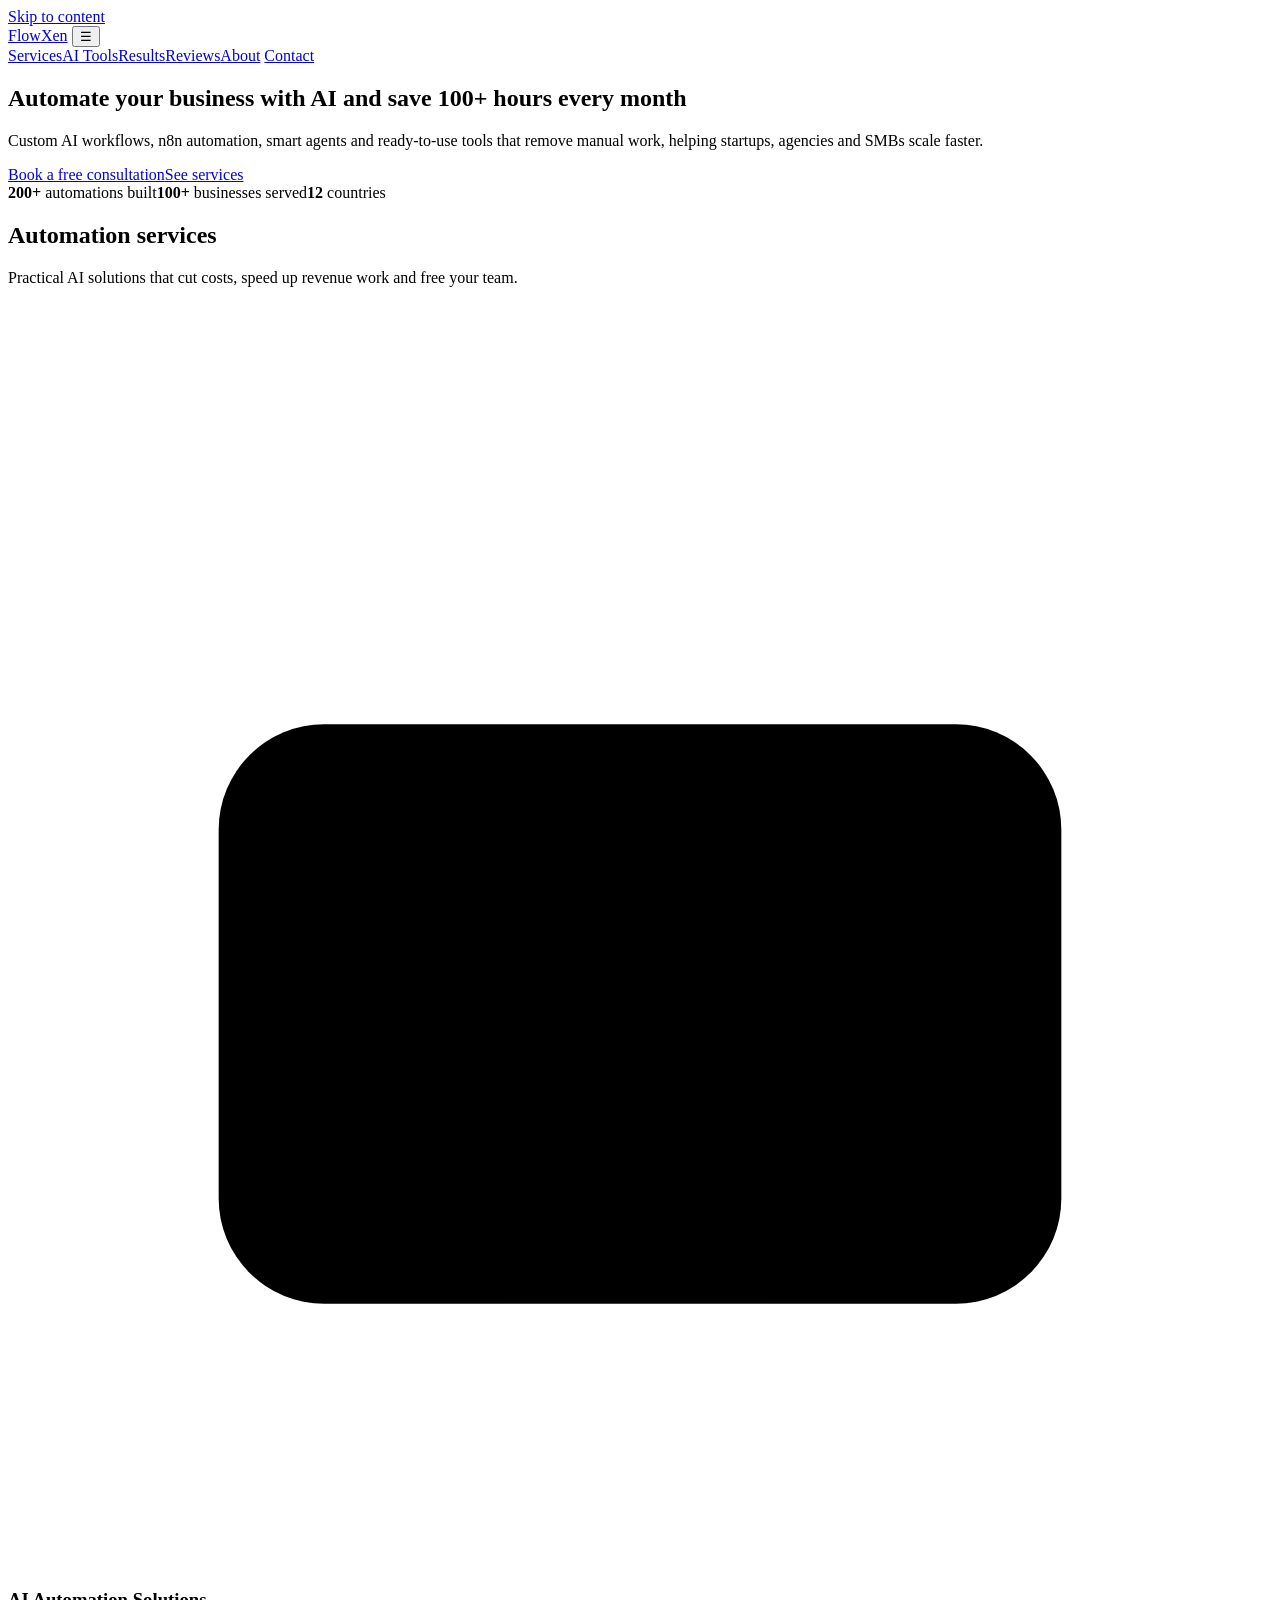
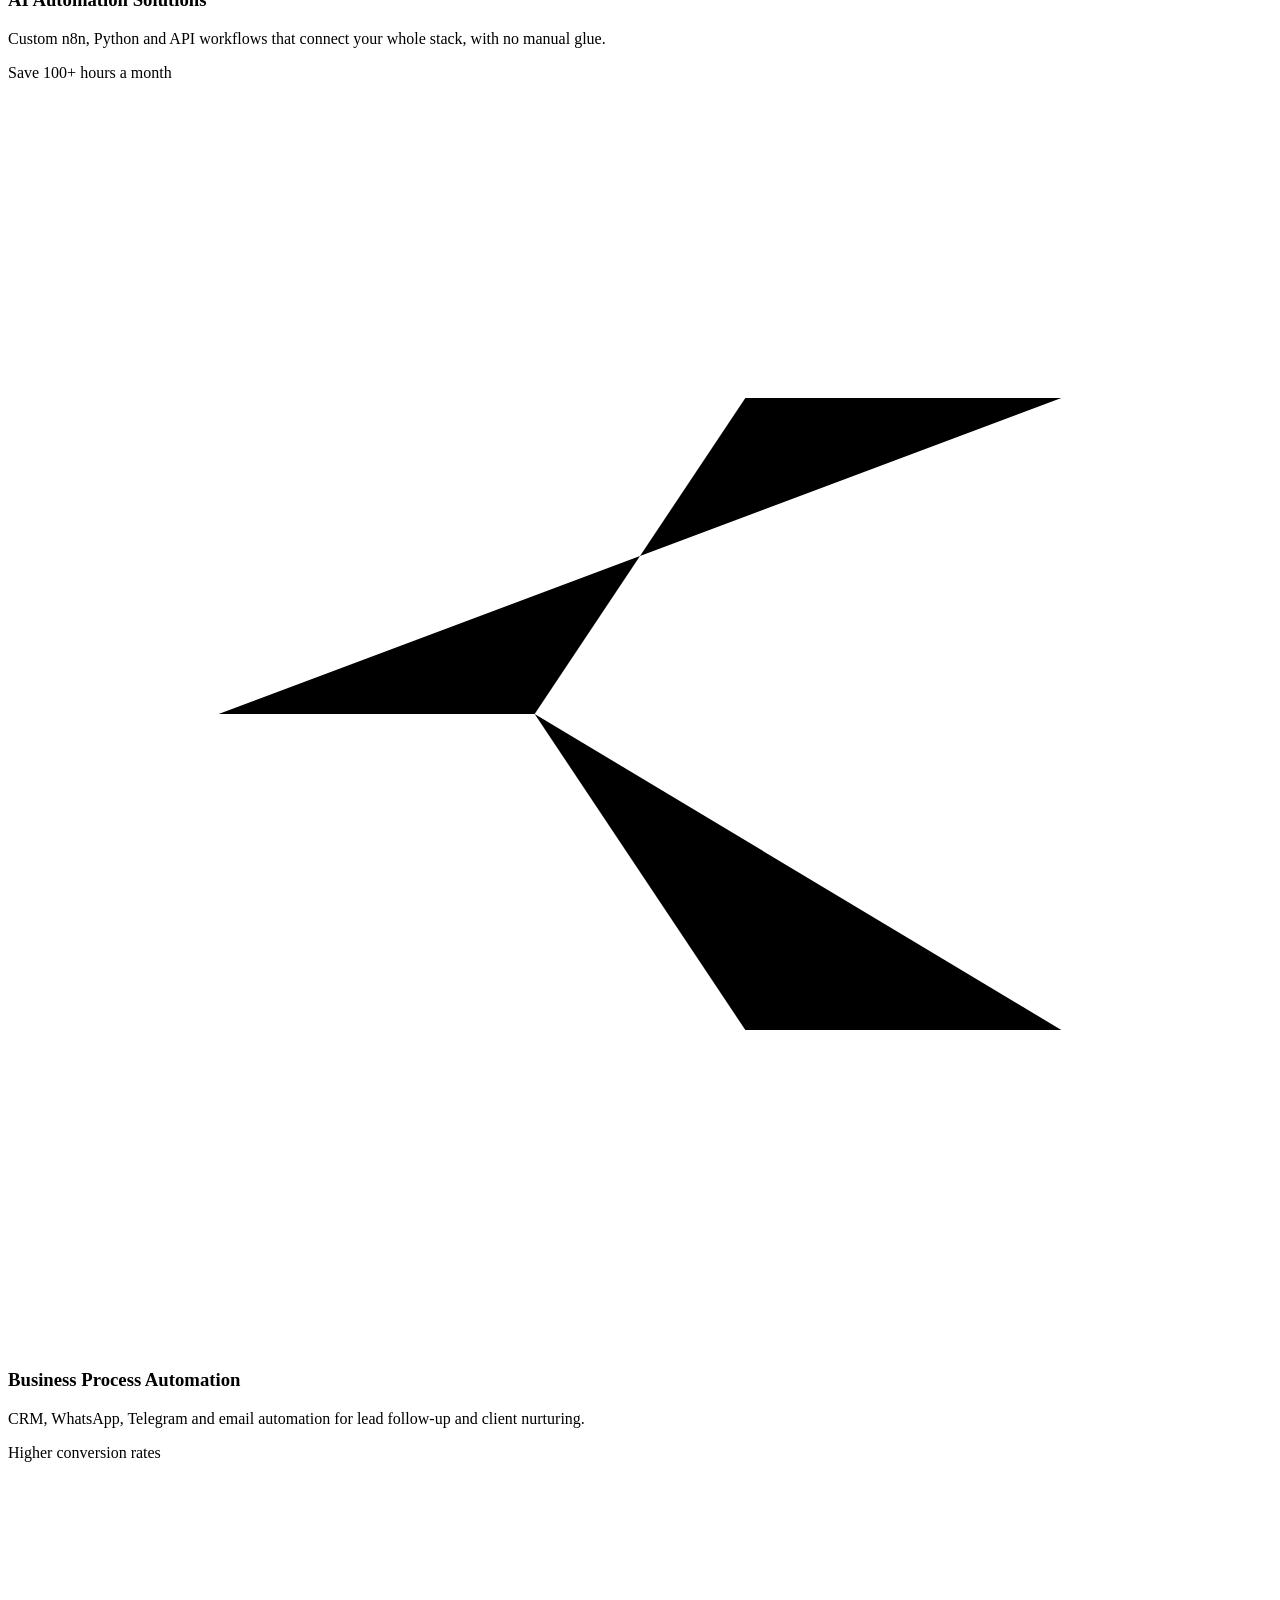
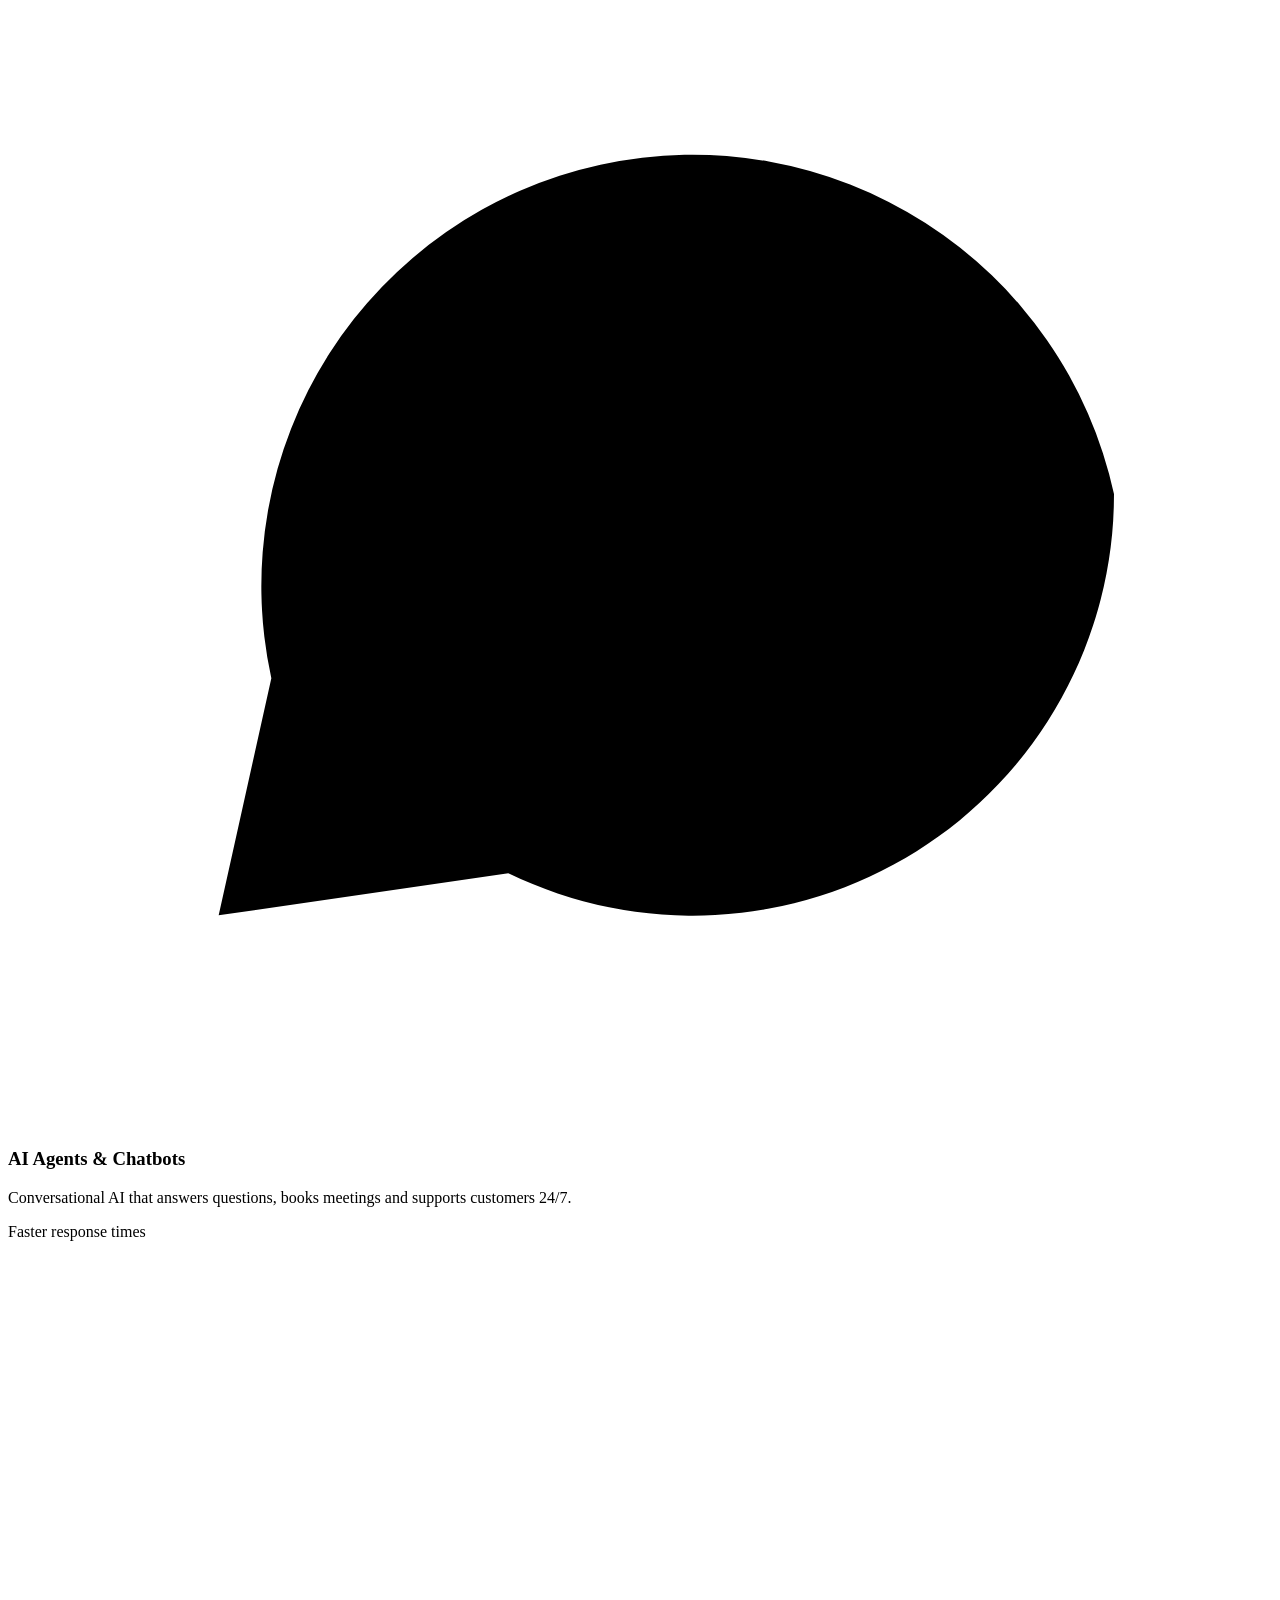
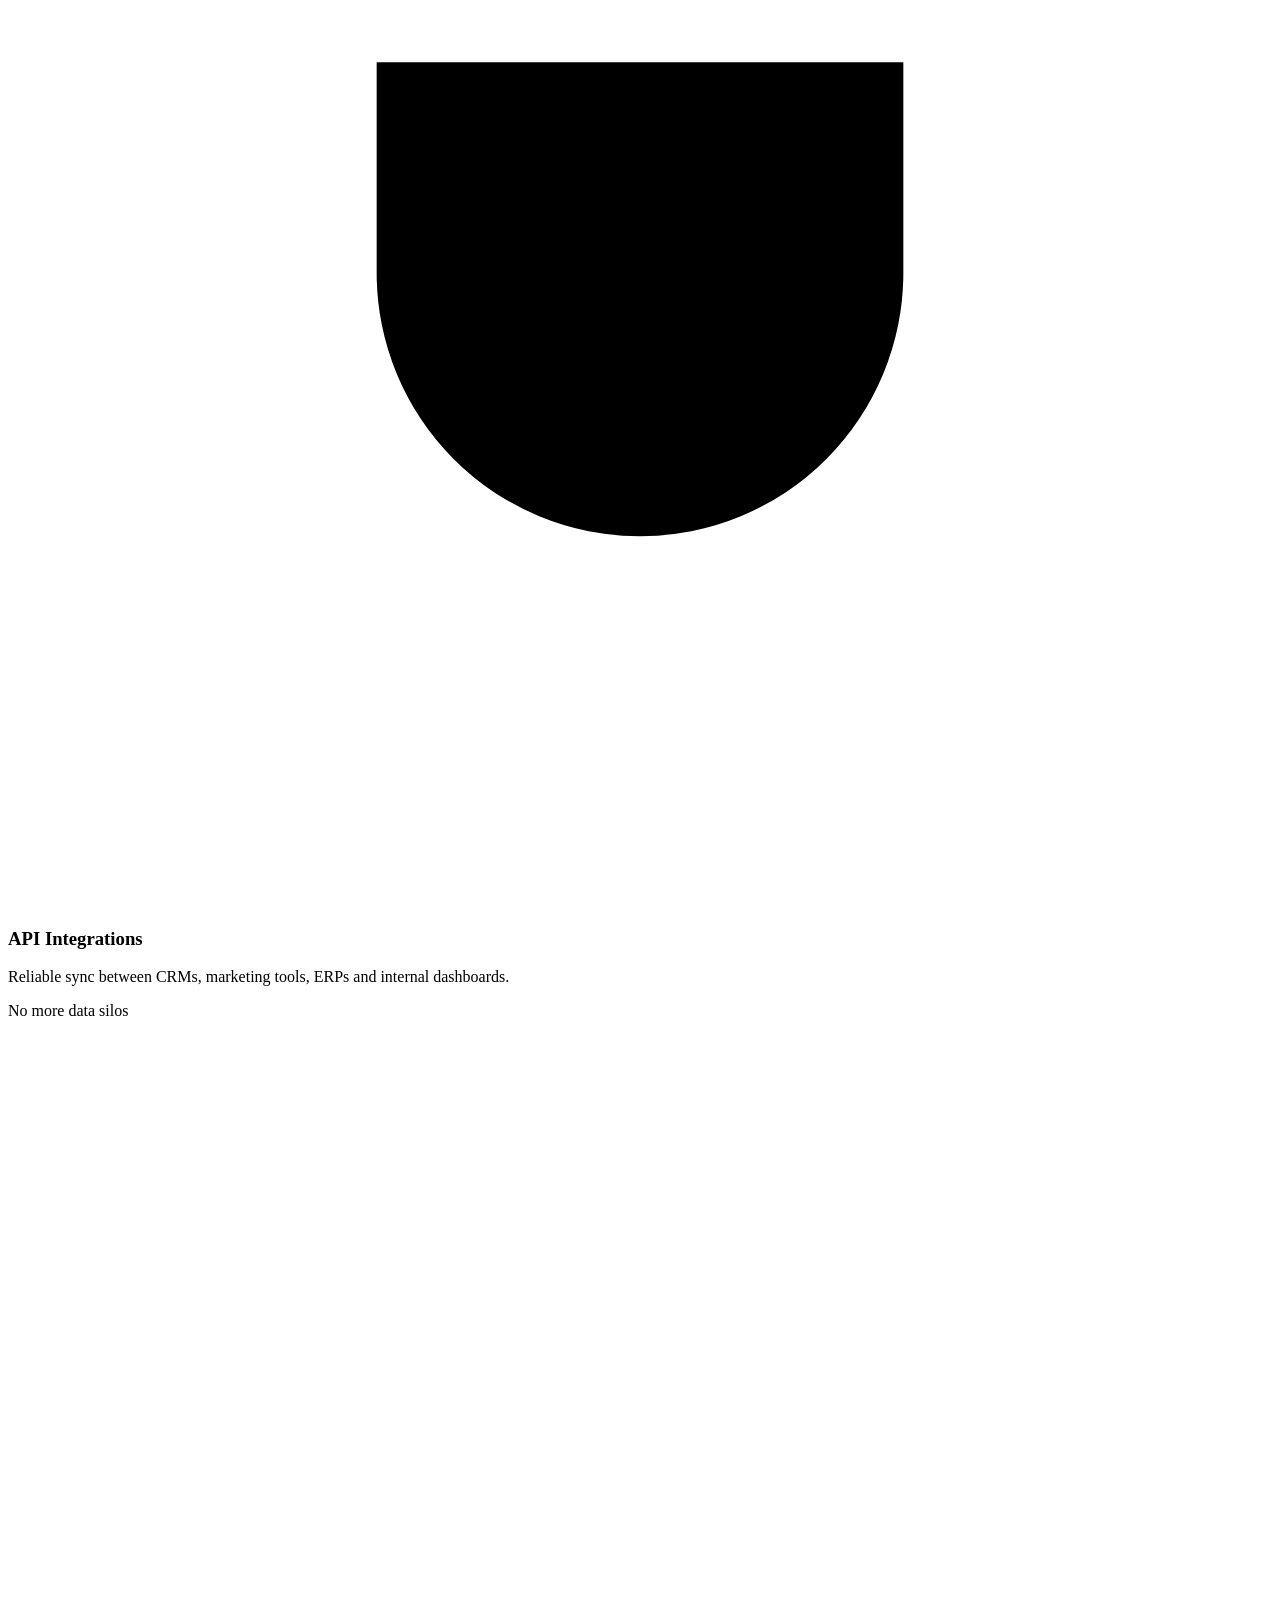
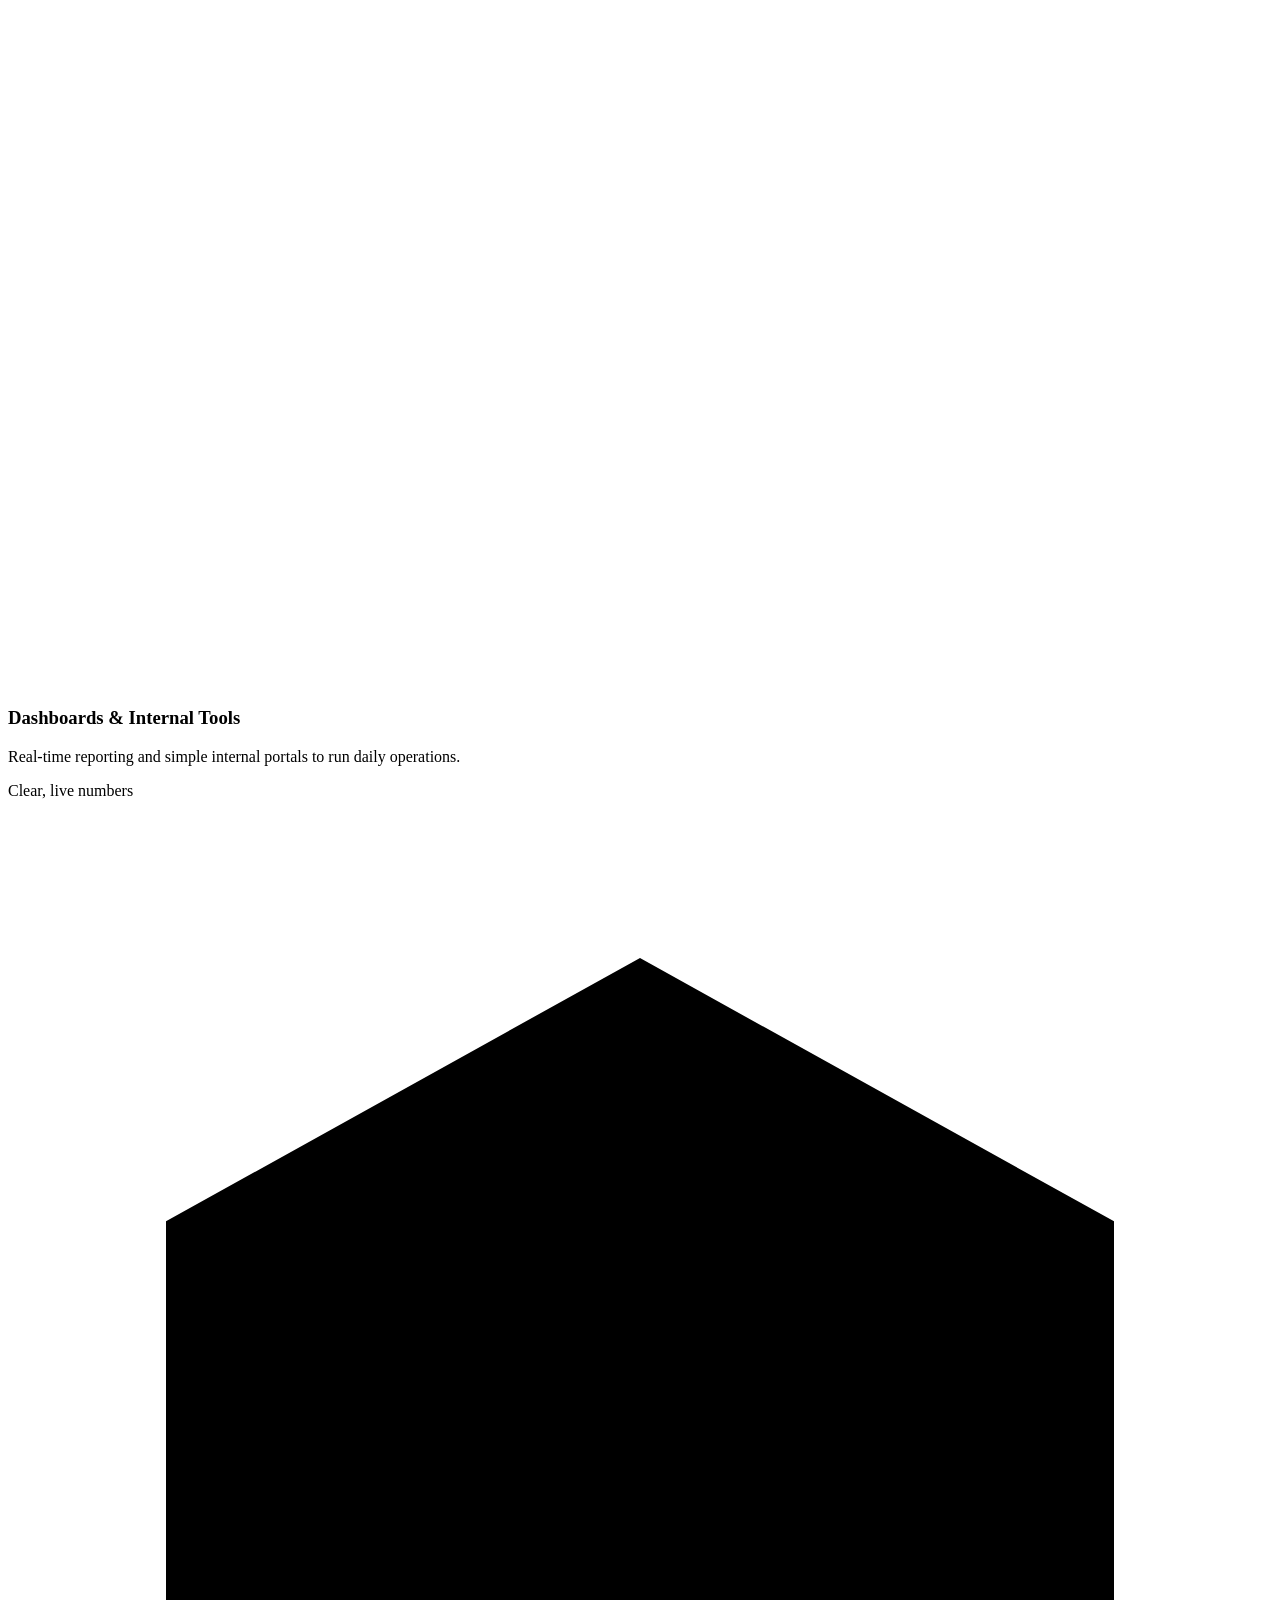
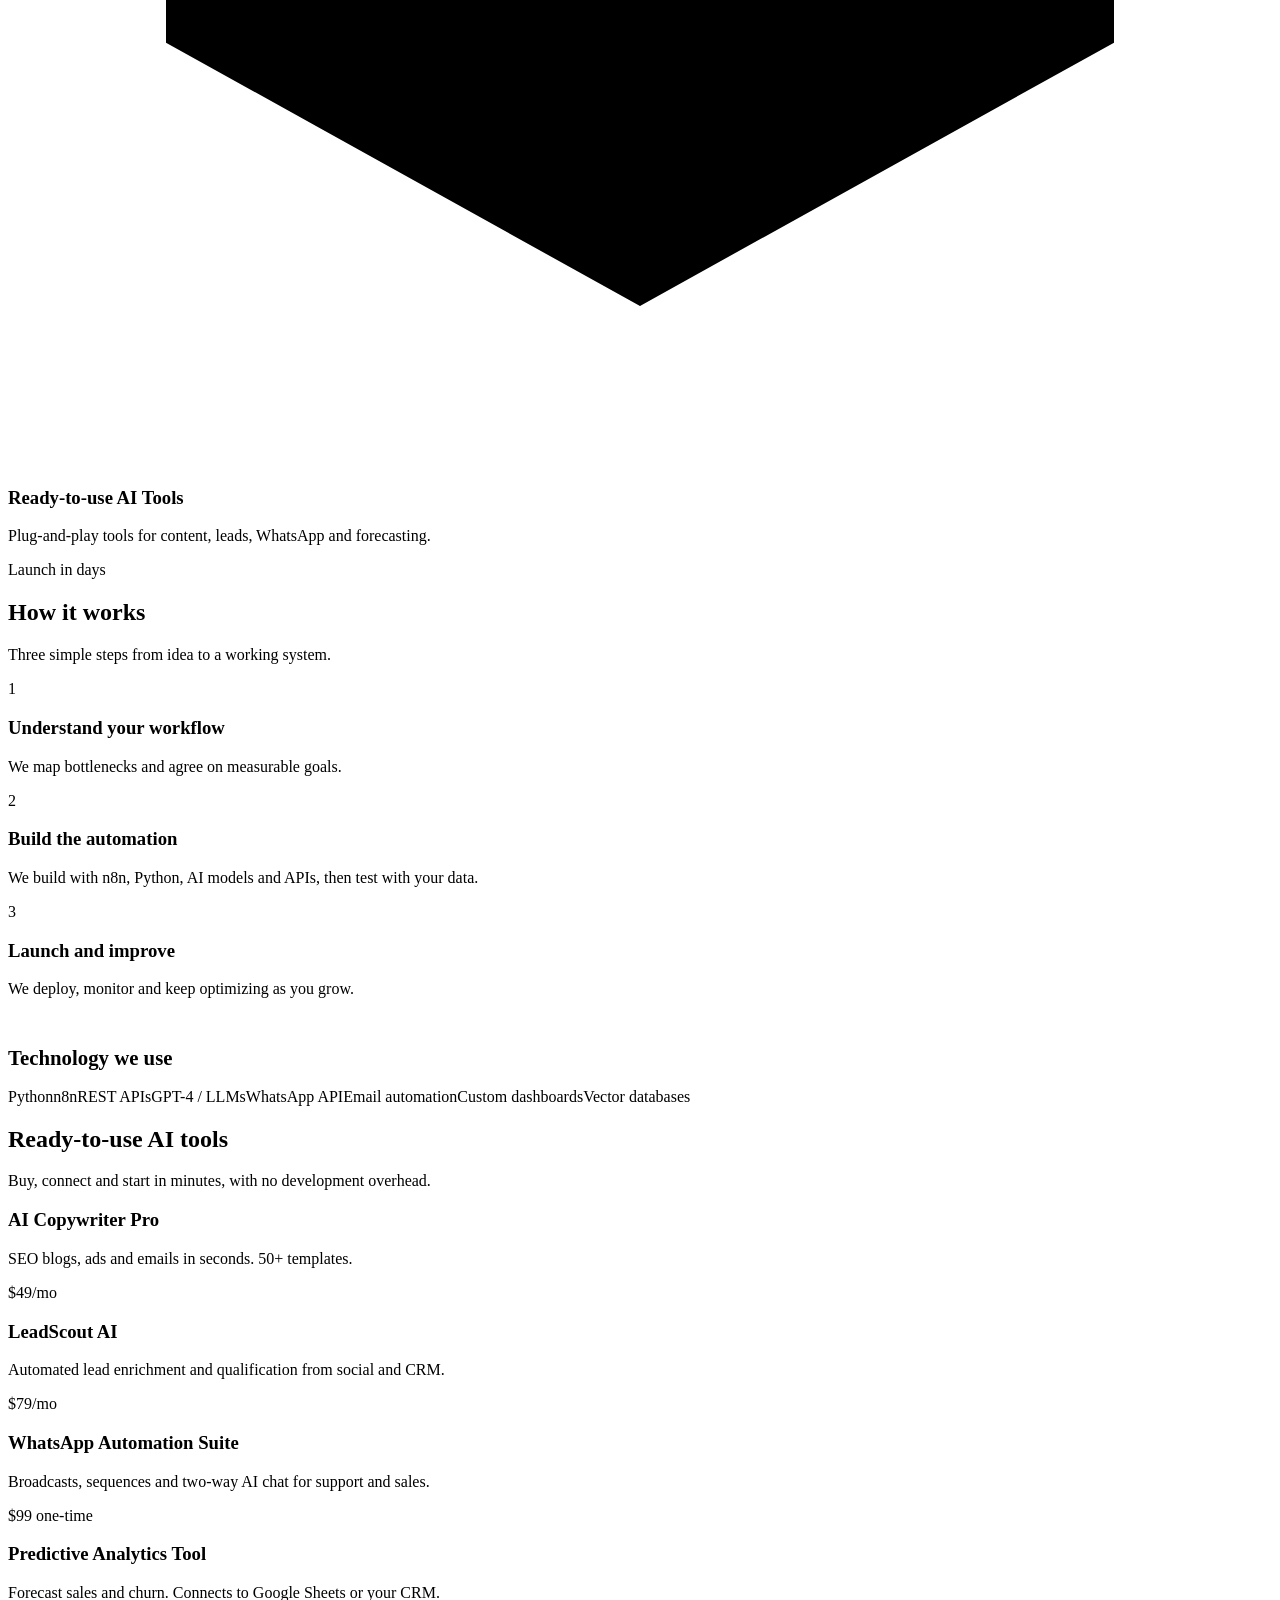
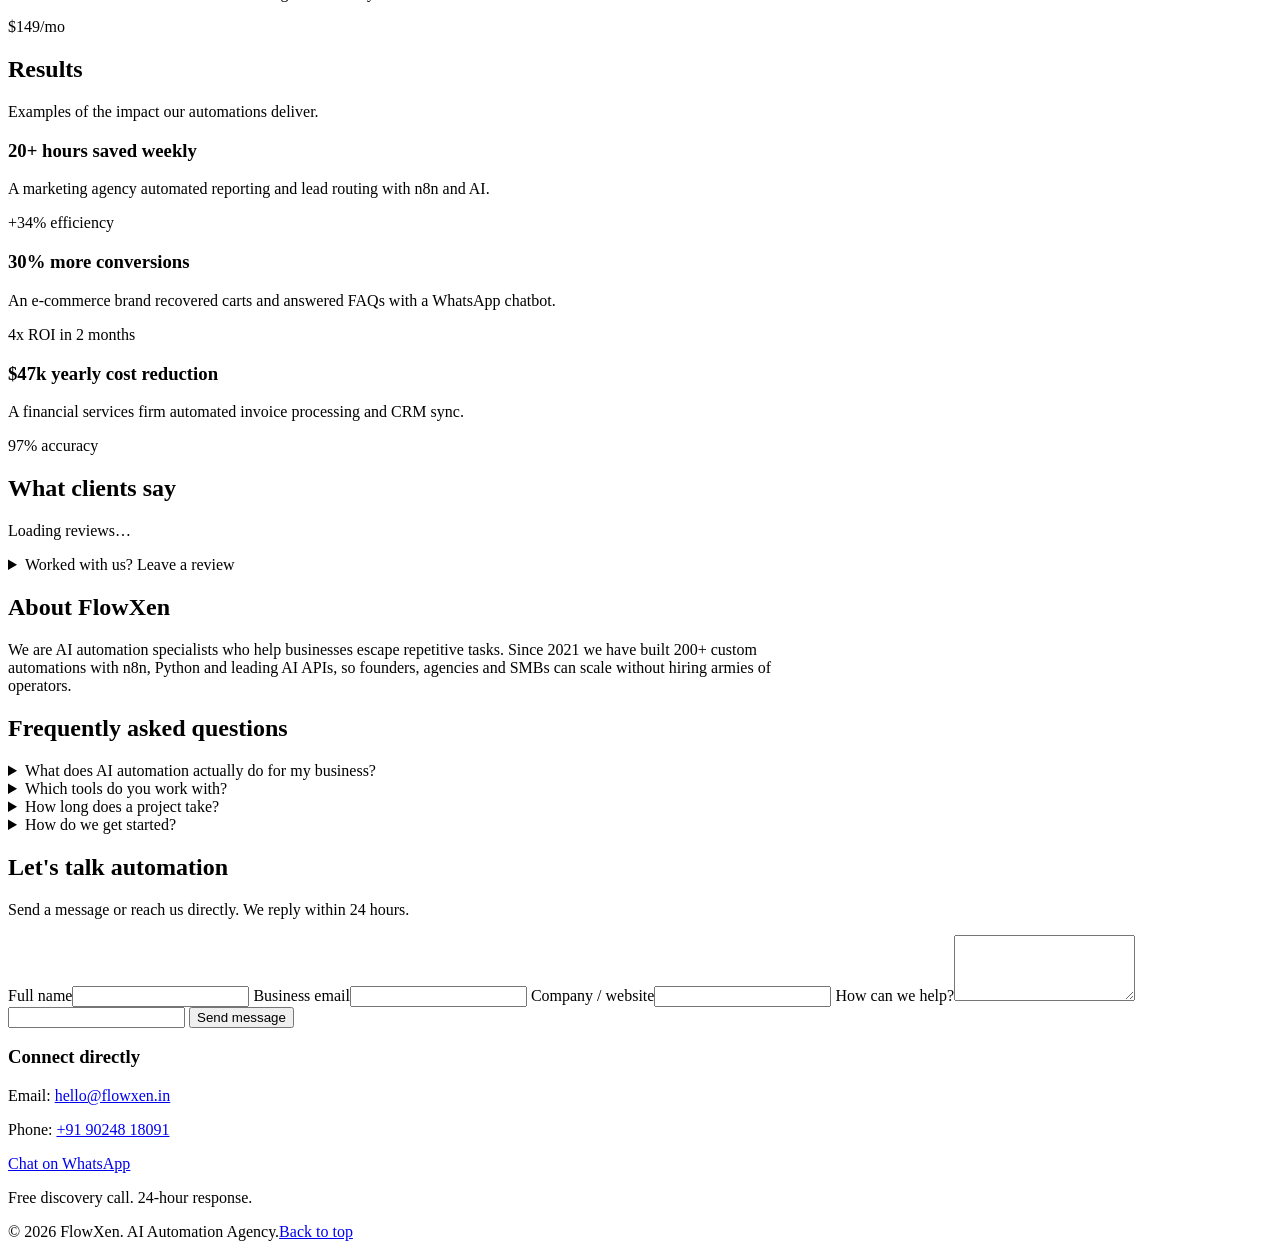
==== index.html @ b1a3f6b0 "Add files via upload" ====
<!DOCTYPE html>
<html lang="en">
<head>
<meta charset="UTF-8">
<meta name="viewport" content="width=device-width, initial-scale=1, viewport-fit=cover">
<title>FlowXen | AI Automation Agency for n8n, Chatbots &amp; Workflows</title>
<meta name="description" content="FlowXen builds AI automation, n8n workflows, chatbots and API integrations that save businesses 100+ hours a month. Book a free consultation.">
<meta name="author" content="FlowXen">
<meta name="robots" content="index, follow, max-image-preview:large">
<meta name="theme-color" content="#0b0f17">
<link rel="canonical" href="https://flowxen.in/">
<link rel="icon" href="favicon.svg" type="image/svg+xml">
<meta property="og:type" content="website">
<meta property="og:site_name" content="FlowXen">
<meta property="og:title" content="FlowXen | AI Automation Agency">
<meta property="og:description" content="AI automation, n8n workflows, chatbots and integrations that save 100+ hours a month.">
<meta property="og:url" content="https://flowxen.in/">
<meta name="twitter:card" content="summary">
<link rel="preconnect" href="https://fonts.googleapis.com">
<link rel="preconnect" href="https://fonts.gstatic.com" crossorigin>
<link rel="stylesheet" href="https://fonts.googleapis.com/css2?family=Inter:wght@400;500;600;700;800&amp;display=swap">
<link rel="stylesheet" href="style.css">
<script type="application/ld+json">
{"@context":"https://schema.org","@graph":[
{"@type":"Organization","@id":"https://flowxen.in/#org","name":"FlowXen","url":"https://flowxen.in/","logo":"https://flowxen.in/favicon.svg","email":"hello@flowxen.in","telephone":"+91-9024818091"},
{"@type":"ProfessionalService","name":"FlowXen","url":"https://flowxen.in/","description":"AI automation, n8n workflows, chatbots and API integrations for startups, agencies and small businesses.","areaServed":"Worldwide","parentOrganization":{"@id":"https://flowxen.in/#org"}},
{"@type":"WebSite","name":"FlowXen","url":"https://flowxen.in/"}]}
</script>
</head>
<body>
<a class="skip" href="#main">Skip to content</a>
<header><div class="wrap bar">
  <a class="logo" href="#top" aria-label="FlowXen home">Flow<span>Xen</span></a>
  <button id="menuToggle" aria-label="Menu" aria-expanded="false" aria-controls="nav">&#9776;</button>
  <nav id="nav" aria-label="Main">
    <a href="#services">Services</a><a href="#tools">AI Tools</a><a href="#results">Results</a><a href="#reviews">Reviews</a><a href="#about">About</a>
    <a class="btn" href="#contact">Contact</a>
  </nav>
</div></header>
<main id="main">
<section class="hero" id="top"><div class="wrap">
  <h1>Automate your business with <span class="accent">AI and save 100+ hours</span> every month</h1>
  <p>Custom AI workflows, n8n automation, smart agents and ready-to-use tools that remove manual work, helping startups, agencies and SMBs scale faster.</p>
  <div class="cta-row"><a class="btn" href="#contact">Book a free consultation</a><a class="btn ghost" href="#services">See services</a></div>
  <div class="proof"><span><b>200+</b> automations built</span><span><b>100+</b> businesses served</span><span><b>12</b> countries</span></div>
</div></section>

<section id="services" class="alt"><div class="wrap">
  <h2>Automation services</h2><p class="sub">Practical AI solutions that cut costs, speed up revenue work and free your team.</p>
  <div class="grid"><article class="card"><svg class="ico" viewBox="0 0 24 24" aria-hidden="true"><rect x="4" y="8" width="16" height="11" rx="2"/><path d="M12 4v4M9 13h.01M15 13h.01"/></svg><h3>AI Automation Solutions</h3><p>Custom n8n, Python and API workflows that connect your whole stack, with no manual glue.</p><span class="tag">Save 100+ hours a month</span></article><article class="card"><svg class="ico" viewBox="0 0 24 24" aria-hidden="true"><path d="M4 12h6l4-6h6M10 12l4 6h6"/></svg><h3>Business Process Automation</h3><p>CRM, WhatsApp, Telegram and email automation for lead follow-up and client nurturing.</p><span class="tag">Higher conversion rates</span></article><article class="card"><svg class="ico" viewBox="0 0 24 24" aria-hidden="true"><path d="M21 12a8 8 0 0 1-11.5 7.2L4 20l1-4.5A8 8 0 1 1 21 12z"/></svg><h3>AI Agents &amp; Chatbots</h3><p>Conversational AI that answers questions, books meetings and supports customers 24/7.</p><span class="tag">Faster response times</span></article><article class="card"><svg class="ico" viewBox="0 0 24 24" aria-hidden="true"><path d="M9 3v5M15 3v5M7 8h10v4a5 5 0 0 1-10 0zM12 17v4"/></svg><h3>API Integrations</h3><p>Reliable sync between CRMs, marketing tools, ERPs and internal dashboards.</p><span class="tag">No more data silos</span></article><article class="card"><svg class="ico" viewBox="0 0 24 24" aria-hidden="true"><path d="M4 20V10M10 20V4M16 20v-7M22 20H2"/></svg><h3>Dashboards &amp; Internal Tools</h3><p>Real-time reporting and simple internal portals to run daily operations.</p><span class="tag">Clear, live numbers</span></article><article class="card"><svg class="ico" viewBox="0 0 24 24" aria-hidden="true"><path d="M21 8l-9-5-9 5v8l9 5 9-5zM3 8l9 5 9-5M12 13v8"/></svg><h3>Ready-to-use AI Tools</h3><p>Plug-and-play tools for content, leads, WhatsApp and forecasting.</p><span class="tag">Launch in days</span></article></div>
</div></section>

<section><div class="wrap">
  <h2>How it works</h2><p class="sub">Three simple steps from idea to a working system.</p>
  <div class="grid"><article class="card"><div class="num">1</div><h3>Understand your workflow</h3><p>We map bottlenecks and agree on measurable goals.</p></article><article class="card"><div class="num">2</div><h3>Build the automation</h3><p>We build with n8n, Python, AI models and APIs, then test with your data.</p></article><article class="card"><div class="num">3</div><h3>Launch and improve</h3><p>We deploy, monitor and keep optimizing as you grow.</p></article></div>
  <h2 style="margin-top:3rem;font-size:1.3rem">Technology we use</h2>
  <div class="chips"><span>Python</span><span>n8n</span><span>REST APIs</span><span>GPT-4 / LLMs</span><span>WhatsApp API</span><span>Email automation</span><span>Custom dashboards</span><span>Vector databases</span></div>
</div></section>

<section id="tools" class="alt"><div class="wrap">
  <h2>Ready-to-use AI tools</h2><p class="sub">Buy, connect and start in minutes, with no development overhead.</p>
  <div class="grid"><article class="card"><h3>AI Copywriter Pro</h3><p>SEO blogs, ads and emails in seconds. 50+ templates.</p><span class="tag price">$49/mo</span></article><article class="card"><h3>LeadScout AI</h3><p>Automated lead enrichment and qualification from social and CRM.</p><span class="tag price">$79/mo</span></article><article class="card"><h3>WhatsApp Automation Suite</h3><p>Broadcasts, sequences and two-way AI chat for support and sales.</p><span class="tag price">$99 one-time</span></article><article class="card"><h3>Predictive Analytics Tool</h3><p>Forecast sales and churn. Connects to Google Sheets or your CRM.</p><span class="tag price">$149/mo</span></article></div>
</div></section>

<section id="results"><div class="wrap">
  <h2>Results</h2><p class="sub">Examples of the impact our automations deliver.</p>
  <div class="grid"><article class="card"><h3>20+ hours saved weekly</h3><p>A marketing agency automated reporting and lead routing with n8n and AI.</p><span class="tag">+34% efficiency</span></article><article class="card"><h3>30% more conversions</h3><p>An e-commerce brand recovered carts and answered FAQs with a WhatsApp chatbot.</p><span class="tag">4x ROI in 2 months</span></article><article class="card"><h3>$47k yearly cost reduction</h3><p>A financial services firm automated invoice processing and CRM sync.</p><span class="tag">97% accuracy</span></article></div>
</div></section>

<section id="reviews" class="alt"><div class="wrap">
  <h2>What clients say</h2>
  <p class="rating-line" id="avg" aria-live="polite">Loading reviews…</p>
  <div class="grid" id="reviewGrid"></div>
  <div class="center"><button class="btn ghost" id="moreReviews" hidden>Show all reviews</button></div>
  <details class="review-form"><summary>Worked with us? Leave a review</summary>
    <form data-form="review" style="margin-top:1rem">
      <label for="rn">Your name</label><input id="rn" name="name" required autocomplete="name">
      <label for="rr">Role / company (optional)</label><input id="rr" name="role">
      <label for="rs">Rating</label>
      <select id="rs" name="rating"><option value="5">5 - Excellent</option><option value="4">4 - Good</option><option value="3">3 - Average</option><option value="2">2 - Poor</option><option value="1">1 - Very poor</option></select>
      <label for="rt">Your feedback</label><textarea id="rt" name="text" rows="4" required></textarea>
      <input class="hp" name="website" tabindex="-1" autocomplete="off" aria-hidden="true">
      <button class="btn" type="submit">Submit review</button><p class="status" role="status"></p>
    </form>
  </details>
</div></section>

<section id="about"><div class="wrap" style="max-width:780px">
  <h2>About FlowXen</h2>
  <p>We are AI automation specialists who help businesses escape repetitive tasks. Since 2021 we have built 200+ custom automations with n8n, Python and leading AI APIs, so founders, agencies and SMBs can scale without hiring armies of operators.</p>
</div></section>

<section class="alt"><div class="wrap faq" style="max-width:780px">
  <h2>Frequently asked questions</h2><details><summary>What does AI automation actually do for my business?</summary><p>It handles repetitive work such as lead follow-up, reporting, data entry and customer replies, so your team spends time on higher-value tasks.</p></details><details><summary>Which tools do you work with?</summary><p>We mainly build with n8n, Python and AI APIs, and connect to CRMs, Google Sheets, WhatsApp, Telegram, email and most tools with an API.</p></details><details><summary>How long does a project take?</summary><p>Simple workflows can go live in days. Larger systems with several integrations typically take two to six weeks.</p></details><details><summary>How do we get started?</summary><p>Book a free discovery call. We review your process, suggest what to automate first and send a clear scope and quote.</p></details>
</div></section>

<section id="contact"><div class="wrap">
  <h2>Let's talk automation</h2><p class="sub">Send a message or reach us directly. We reply within 24 hours.</p>
  <div class="contact">
    <form class="card" data-form="contact">
      <label for="n">Full name</label><input id="n" name="name" required autocomplete="name">
      <label for="e">Business email</label><input id="e" name="email" type="email" required autocomplete="email">
      <label for="c">Company / website</label><input id="c" name="company" autocomplete="organization">
      <label for="m">How can we help?</label><textarea id="m" name="message" rows="4"></textarea>
      <input class="hp" name="website" tabindex="-1" autocomplete="off" aria-hidden="true">
      <button class="btn" type="submit">Send message</button><p class="status" role="status"></p>
    </form>
    <div class="card info">
      <h3>Connect directly</h3>
      <p>Email: <a href="mailto:hello@flowxen.in">hello@flowxen.in</a></p>
      <p>Phone: <a href="tel:+919024818091">+91 90248 18091</a></p>
      <p><a class="btn wa" href="https://wa.me/918840521319?text=Hi%20FlowXen%2C%20I%20want%20to%20automate%20my%20business" target="_blank" rel="noopener">Chat on WhatsApp</a></p>
      <p>Free discovery call. 24-hour response.</p>
    </div>
  </div>
</div></section>
</main>
<footer><div class="wrap foot"><span>&copy; 2026 FlowXen. AI Automation Agency.</span><a href="#top">Back to top</a></div></footer>
<script src="script.js" defer></script>
</body>
</html>
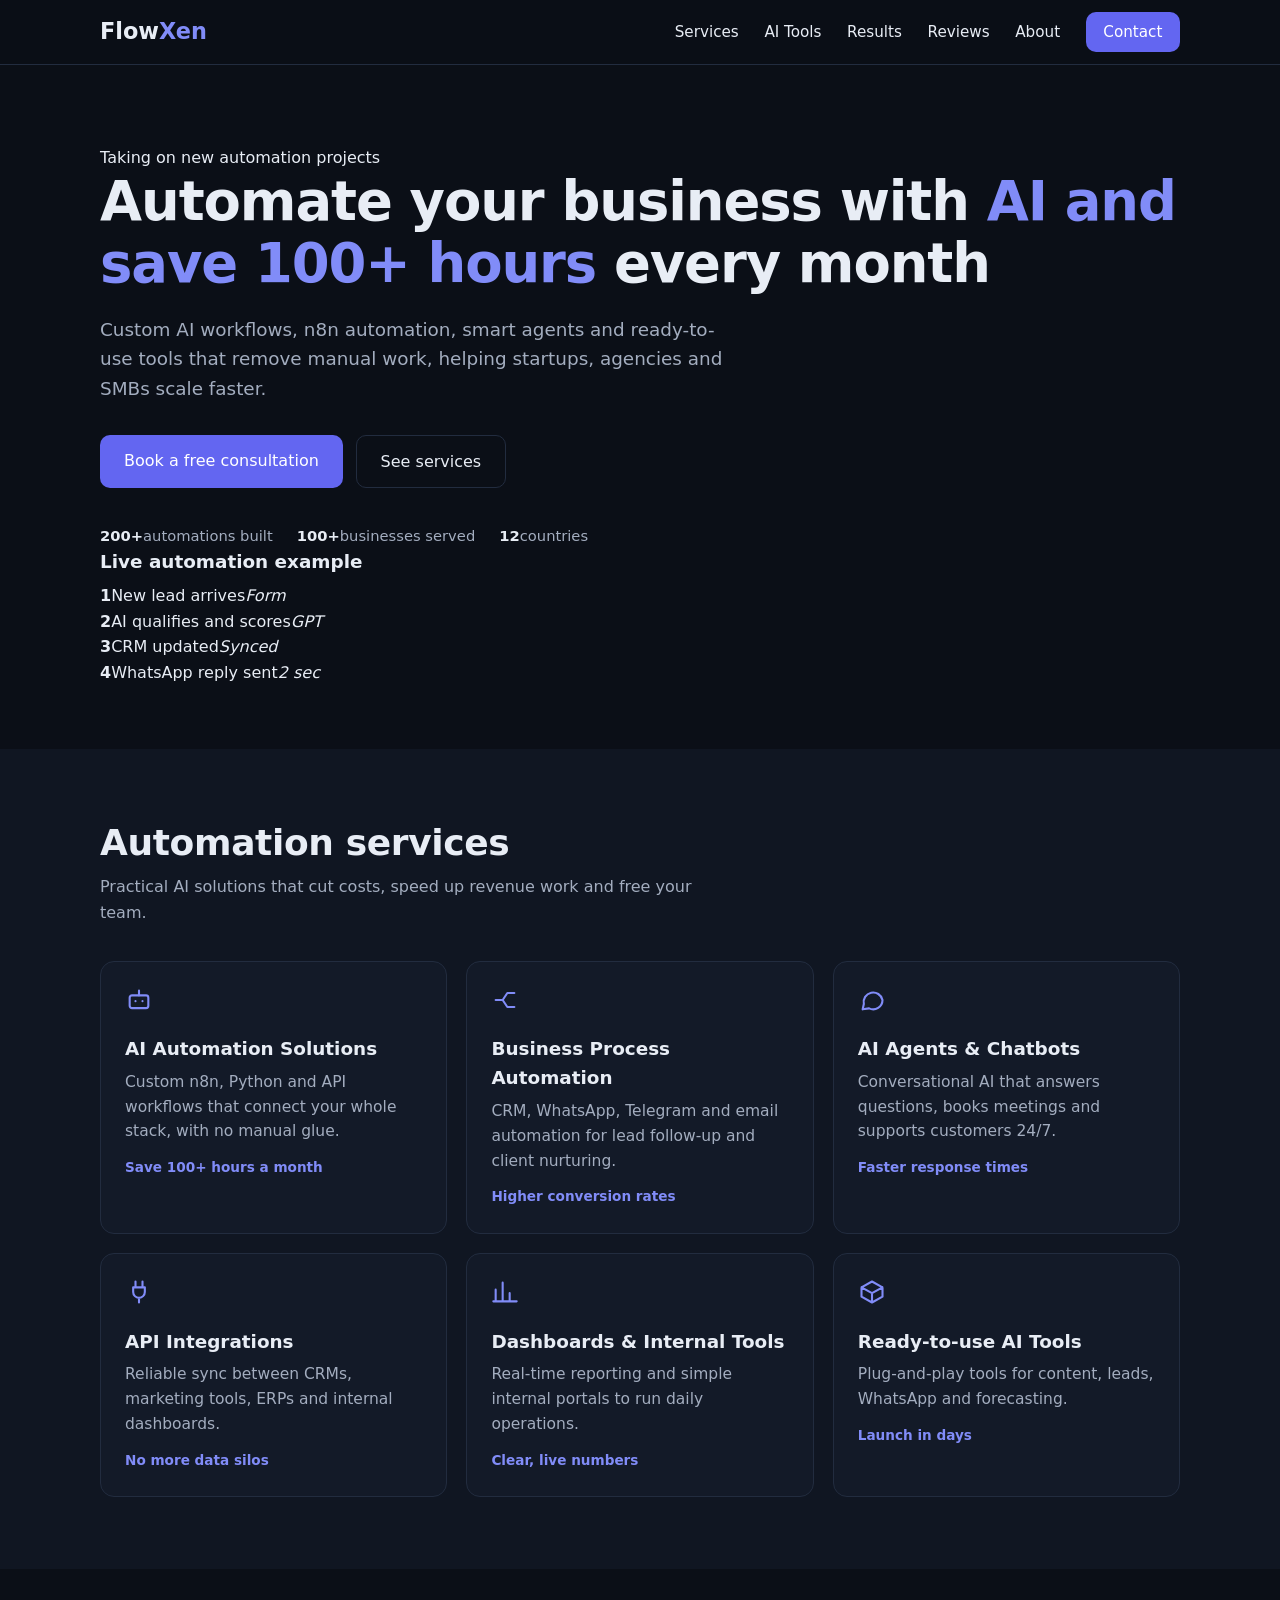
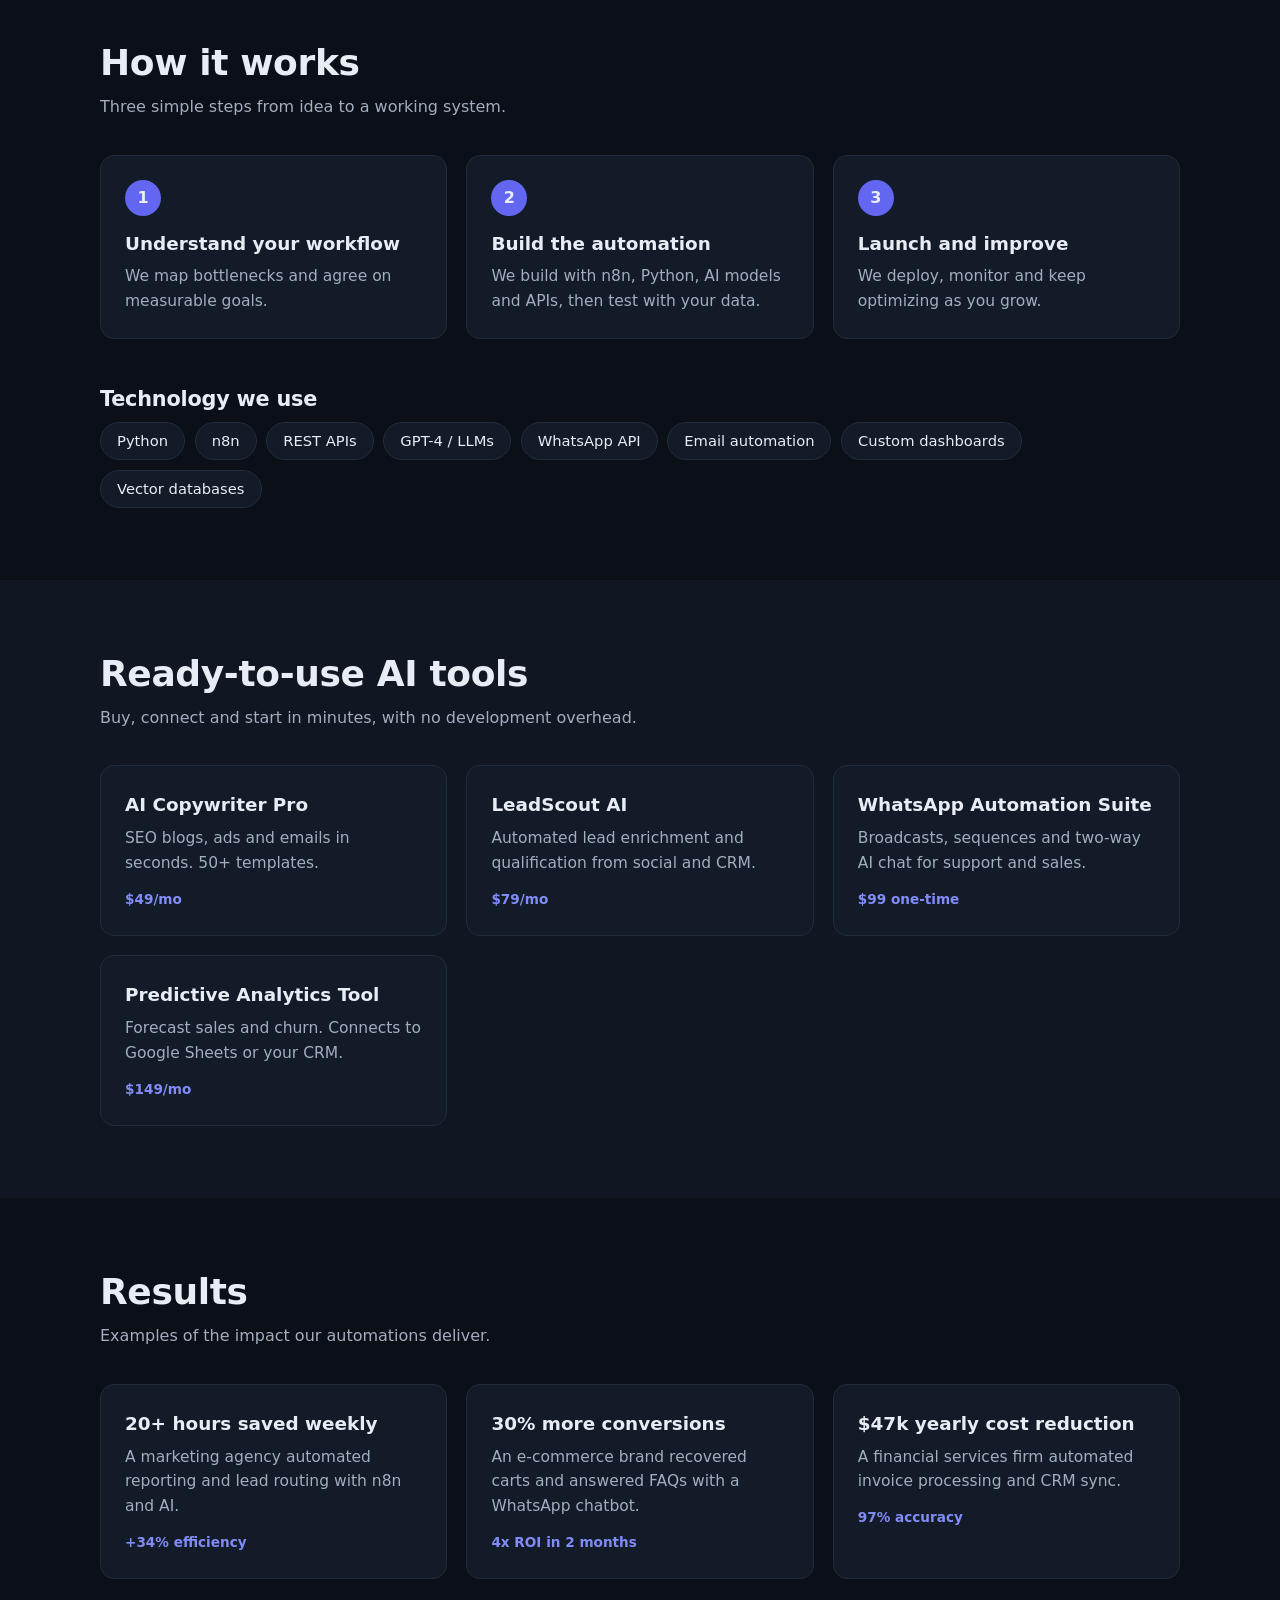
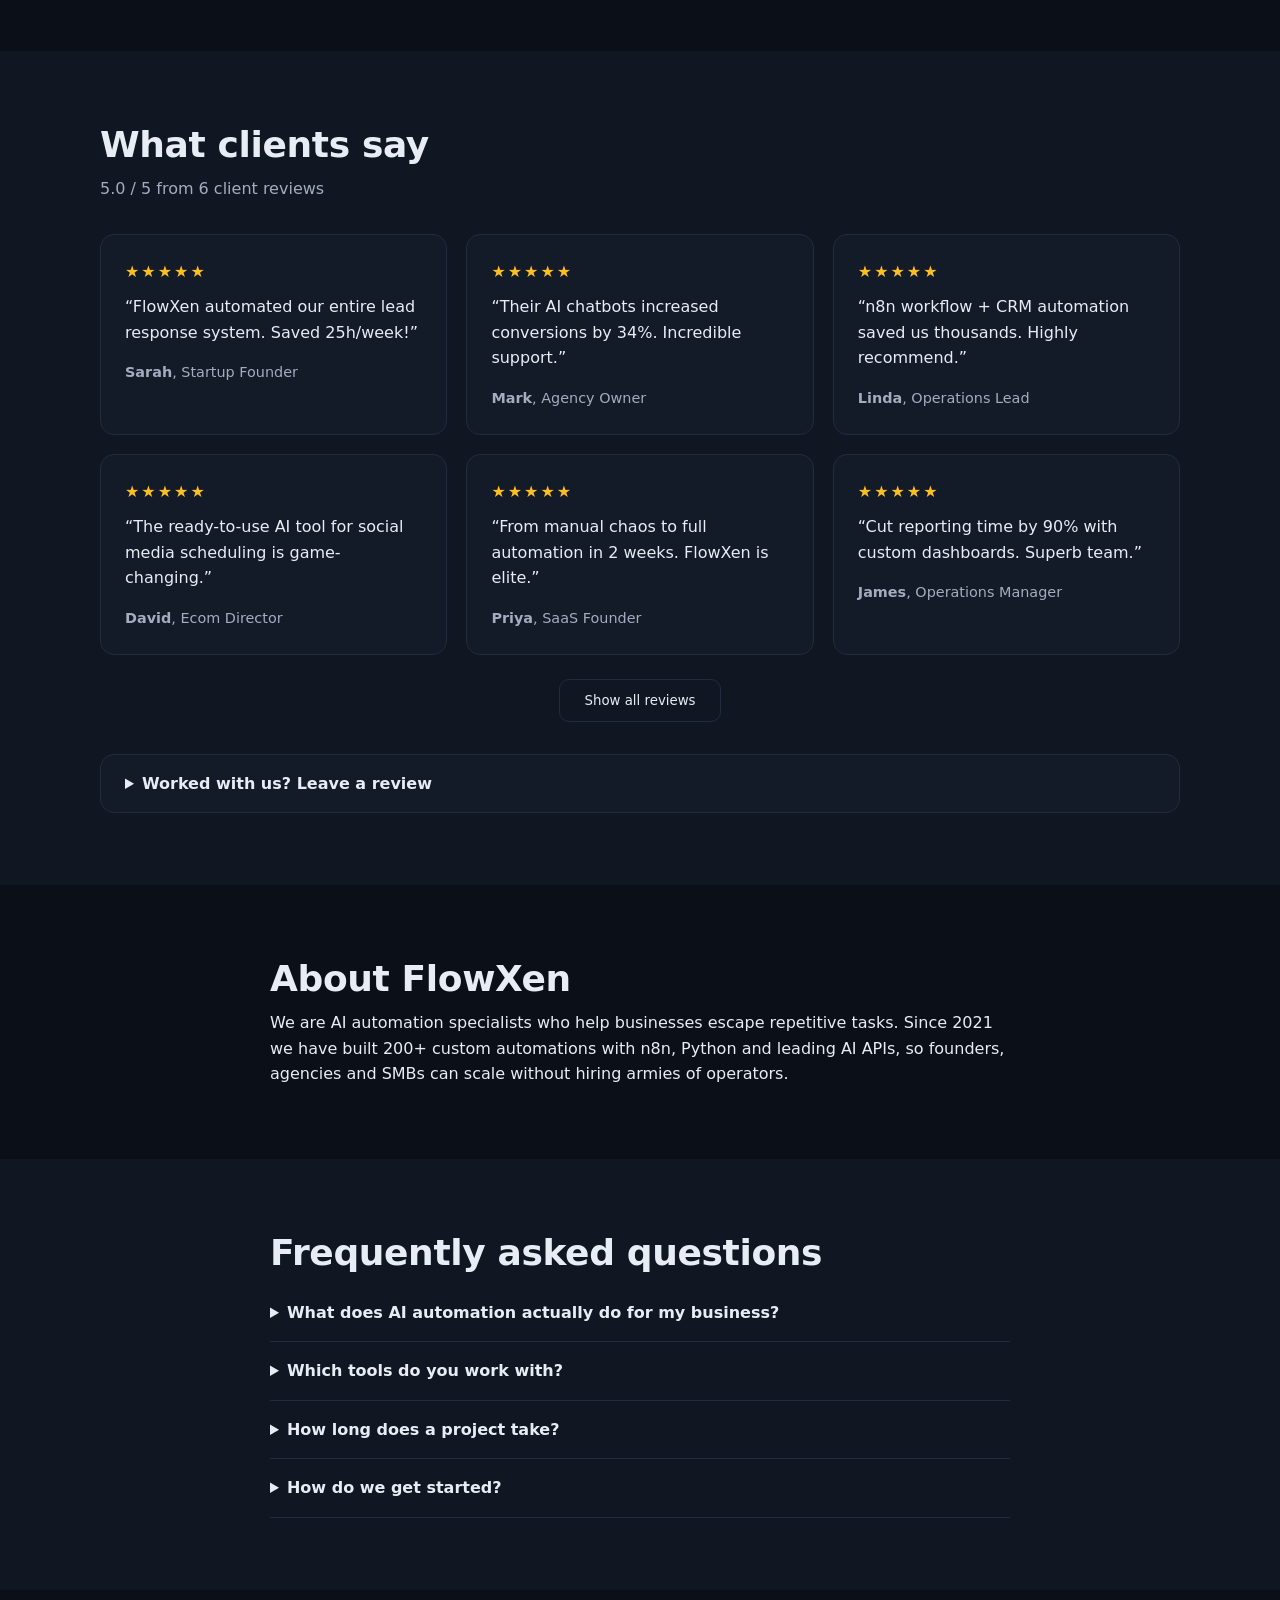
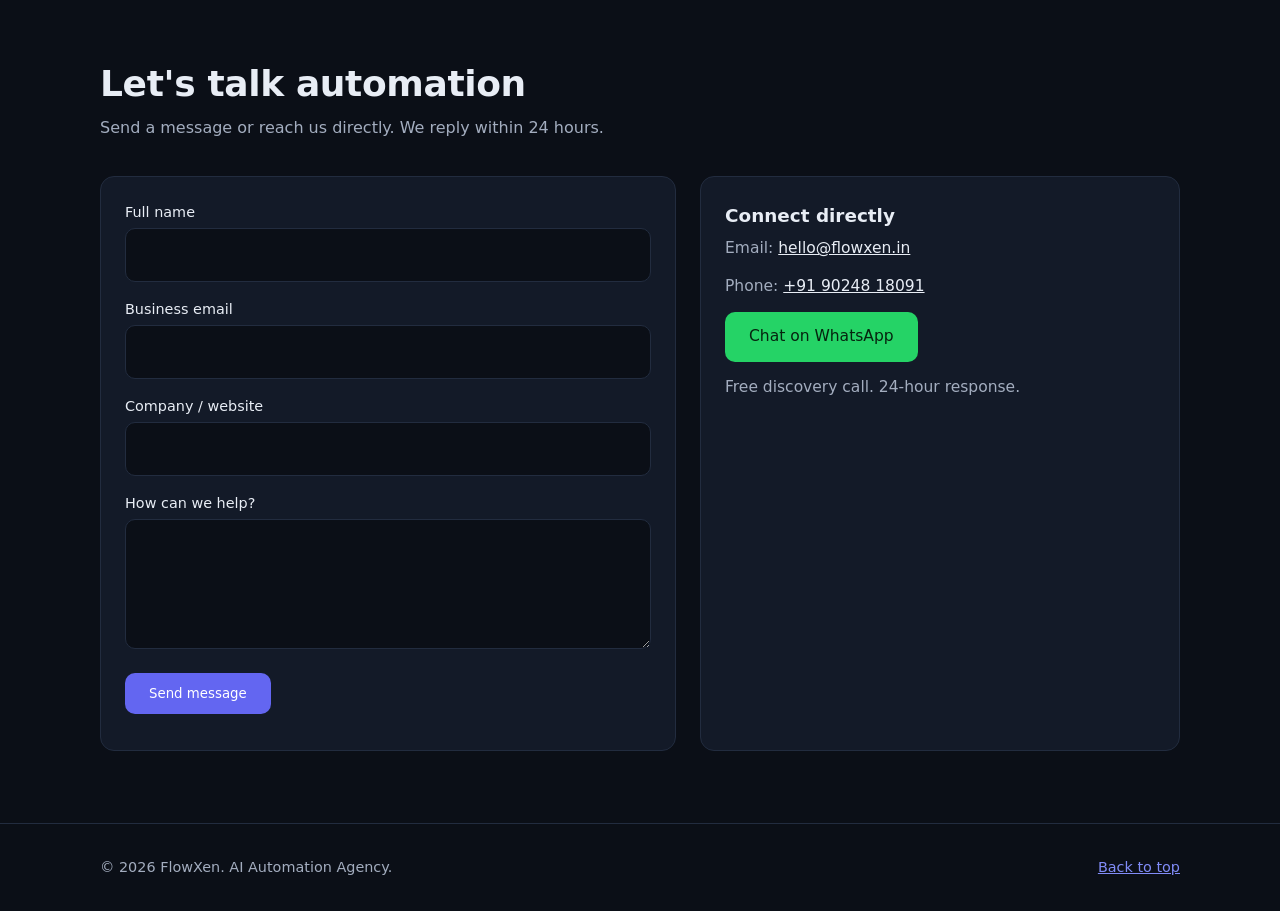
==== commit 24baa77e: "Add files via upload" ====
--- a/index.html
+++ b/index.html
@@ -39,10 +39,20 @@
 </div></header>
 <main id="main">
 <section class="hero" id="top"><div class="wrap">
-  <h1>Automate your business with <span class="accent">AI and save 100+ hours</span> every month</h1>
-  <p>Custom AI workflows, n8n automation, smart agents and ready-to-use tools that remove manual work, helping startups, agencies and SMBs scale faster.</p>
-  <div class="cta-row"><a class="btn" href="#contact">Book a free consultation</a><a class="btn ghost" href="#services">See services</a></div>
-  <div class="proof"><span><b>200+</b> automations built</span><span><b>100+</b> businesses served</span><span><b>12</b> countries</span></div>
+  <div>
+    <span class="eyebrow"><i></i>Taking on new automation projects</span>
+    <h1>Automate your business with <span class="accent">AI and save 100+ hours</span> every month</h1>
+    <p class="lead">Custom AI workflows, n8n automation, smart agents and ready-to-use tools that remove manual work, helping startups, agencies and SMBs scale faster.</p>
+    <div class="cta-row"><a class="btn" href="#contact">Book a free consultation</a><a class="btn ghost" href="#services">See services</a></div>
+    <div class="proof"><div><b>200+</b>automations built</div><div><b>100+</b>businesses served</div><div><b>12</b>countries</div></div>
+  </div>
+  <div class="flow" aria-hidden="true">
+    <h3>Live automation example</h3>
+    <div class="node"><b>1</b>New lead arrives<em>Form</em></div><div class="link"></div>
+    <div class="node"><b>2</b>AI qualifies and scores<em>GPT</em></div><div class="link"></div>
+    <div class="node"><b>3</b>CRM updated<em>Synced</em></div><div class="link"></div>
+    <div class="node"><b>4</b>WhatsApp reply sent<em>2 sec</em></div>
+  </div>
 </div></section>
 
 <section id="services" class="alt"><div class="wrap">
--- a/style.css
+++ b/style.css
@@ -0,0 +1,74 @@
+:root{--bg:#0b0f17;--bg2:#101622;--card:#131a28;--line:#222c3f;--text:#e8edf5;--muted:#a3adbf;--brand:#6366f1;--brand2:#818cf8;--ok:#25d366;--r:14px}
+*{margin:0;padding:0;box-sizing:border-box}
+html{scroll-behavior:smooth;scroll-padding-top:72px}
+body{font-family:Inter,system-ui,-apple-system,"Segoe UI",Roboto,sans-serif;background:var(--bg);color:var(--text);line-height:1.6;-webkit-text-size-adjust:100%}
+img,svg{max-width:100%}
+a{color:var(--brand2)}
+:focus-visible{outline:2px solid var(--brand2);outline-offset:3px}
+.skip{position:absolute;left:-999px;top:0;background:#fff;color:#000;padding:.6rem 1rem;z-index:200}.skip:focus{left:0}
+.wrap{max-width:1120px;margin:0 auto;padding:0 1.25rem}
+section{padding:4.5rem 0}
+.alt{background:var(--bg2)}
+h1{font-size:clamp(2rem,5vw,3.4rem);line-height:1.15;font-weight:800;letter-spacing:-.02em}
+h2{font-size:clamp(1.6rem,3.5vw,2.25rem);line-height:1.2;font-weight:700;letter-spacing:-.01em;margin-bottom:.6rem}
+h3{font-size:1.15rem;margin-bottom:.4rem}
+.sub{color:var(--muted);max-width:640px;margin-bottom:2.2rem}
+.accent{color:var(--brand2)}
+.btn{display:inline-block;background:var(--brand);color:#fff;border:0;border-radius:10px;padding:.8rem 1.5rem;font:600 1rem inherit;font-family:inherit;text-decoration:none;cursor:pointer;transition:background .2s}
+.btn:hover{background:#4f46e5}
+.btn.ghost{background:transparent;border:1px solid var(--line);color:var(--text)}.btn.ghost:hover{border-color:var(--brand2)}
+.btn.wa{background:var(--ok);color:#06240f}
+/* header */
+header{position:sticky;top:0;z-index:100;background:rgba(11,15,23,.92);backdrop-filter:blur(10px);border-bottom:1px solid var(--line)}
+.bar{display:flex;align-items:center;justify-content:space-between;height:64px}
+.logo{font-weight:800;font-size:1.4rem;color:var(--text);text-decoration:none}.logo span{color:var(--brand2)}
+nav{display:flex;gap:1.6rem;align-items:center}
+nav a{color:var(--text);text-decoration:none;font-weight:500;font-size:.95rem}nav a:hover{color:var(--brand2)}
+nav a.btn{padding:.5rem 1.1rem;color:#fff}
+#menuToggle{display:none;background:none;border:1px solid var(--line);color:var(--text);border-radius:8px;padding:.45rem .7rem;font-size:1.2rem;cursor:pointer}
+/* hero */
+.hero{padding:5rem 0 4rem}
+.hero p{font-size:1.15rem;color:var(--muted);max-width:640px;margin:1.2rem 0 2rem}
+.cta-row{display:flex;gap:.8rem;flex-wrap:wrap}
+.proof{display:flex;gap:1.5rem;flex-wrap:wrap;margin-top:2.2rem;color:var(--muted);font-size:.92rem}
+.proof b{color:var(--text)}
+/* cards */
+.grid{display:grid;grid-template-columns:repeat(auto-fit,minmax(260px,1fr));gap:1.2rem}
+.card{background:var(--card);border:1px solid var(--line);border-radius:var(--r);padding:1.5rem}
+.card p{color:var(--muted);font-size:.97rem}
+.card .tag{display:inline-block;margin-top:.8rem;font-size:.85rem;font-weight:600;color:var(--brand2)}
+.ico{width:28px;height:28px;stroke:var(--brand2);fill:none;stroke-width:1.8;stroke-linecap:round;stroke-linejoin:round;margin-bottom:.8rem}
+.num{width:36px;height:36px;border-radius:50%;background:var(--brand);display:grid;place-items:center;font-weight:700;margin-bottom:.8rem}
+.chips{display:flex;flex-wrap:wrap;gap:.6rem}
+.chips span{border:1px solid var(--line);border-radius:99px;padding:.4rem 1rem;font-size:.92rem;background:var(--card)}
+.price{font-weight:700;color:var(--text)}
+/* reviews */
+.rating-line{color:var(--muted);margin-bottom:2rem}
+.stars{color:#fbbf24;letter-spacing:2px;margin-bottom:.6rem}
+.review{margin:0}.review blockquote{color:var(--text);font-size:1rem;margin-bottom:1rem}
+.review figcaption{color:var(--muted);font-size:.9rem}
+#reviewGrid .extra{display:none}#reviewGrid.show-all .extra{display:block}
+.center{text-align:center;margin-top:1.5rem}
+details.review-form{margin-top:2rem;background:var(--card);border:1px solid var(--line);border-radius:var(--r);padding:1rem 1.5rem}
+details summary{cursor:pointer;font-weight:600}
+/* faq */
+.faq details{border-bottom:1px solid var(--line);padding:1rem 0}.faq summary{cursor:pointer;font-weight:600}.faq p{color:var(--muted);margin-top:.6rem}
+/* contact */
+.contact{display:grid;grid-template-columns:1.2fr 1fr;gap:1.5rem}
+label{display:block;font-size:.9rem;font-weight:500;margin-bottom:.3rem}
+input,textarea,select{width:100%;padding:.8rem 1rem;background:var(--bg);border:1px solid var(--line);border-radius:10px;color:var(--text);font:inherit;margin-bottom:1rem}
+input:focus,textarea:focus,select:focus{border-color:var(--brand2);outline:none}
+.hp{position:absolute;left:-9999px}
+.status{margin-top:.8rem;font-size:.9rem;color:#6ee7b7}
+.info p{margin-bottom:.8rem}.info a{color:var(--text)}
+footer{border-top:1px solid var(--line);padding:2rem 0;color:var(--muted);font-size:.9rem}
+.foot{display:flex;justify-content:space-between;gap:1rem;flex-wrap:wrap}
+@media(max-width:820px){
+  section{padding:3.2rem 0}.hero{padding:3rem 0 2.5rem}
+  #menuToggle{display:block}
+  nav{display:none;position:absolute;top:64px;left:0;right:0;background:var(--bg);flex-direction:column;align-items:stretch;gap:0;padding:.5rem 1.25rem 1.2rem;border-bottom:1px solid var(--line)}
+  nav.open{display:flex}nav a{padding:.8rem 0;border-bottom:1px solid var(--line)}nav a.btn{margin-top:.8rem;text-align:center;border:0}
+  .contact{grid-template-columns:1fr}
+  .btn{width:100%;text-align:center}.cta-row .btn{flex:1 1 100%}
+}
+@media(prefers-reduced-motion:reduce){html{scroll-behavior:auto}*{transition:none!important}}
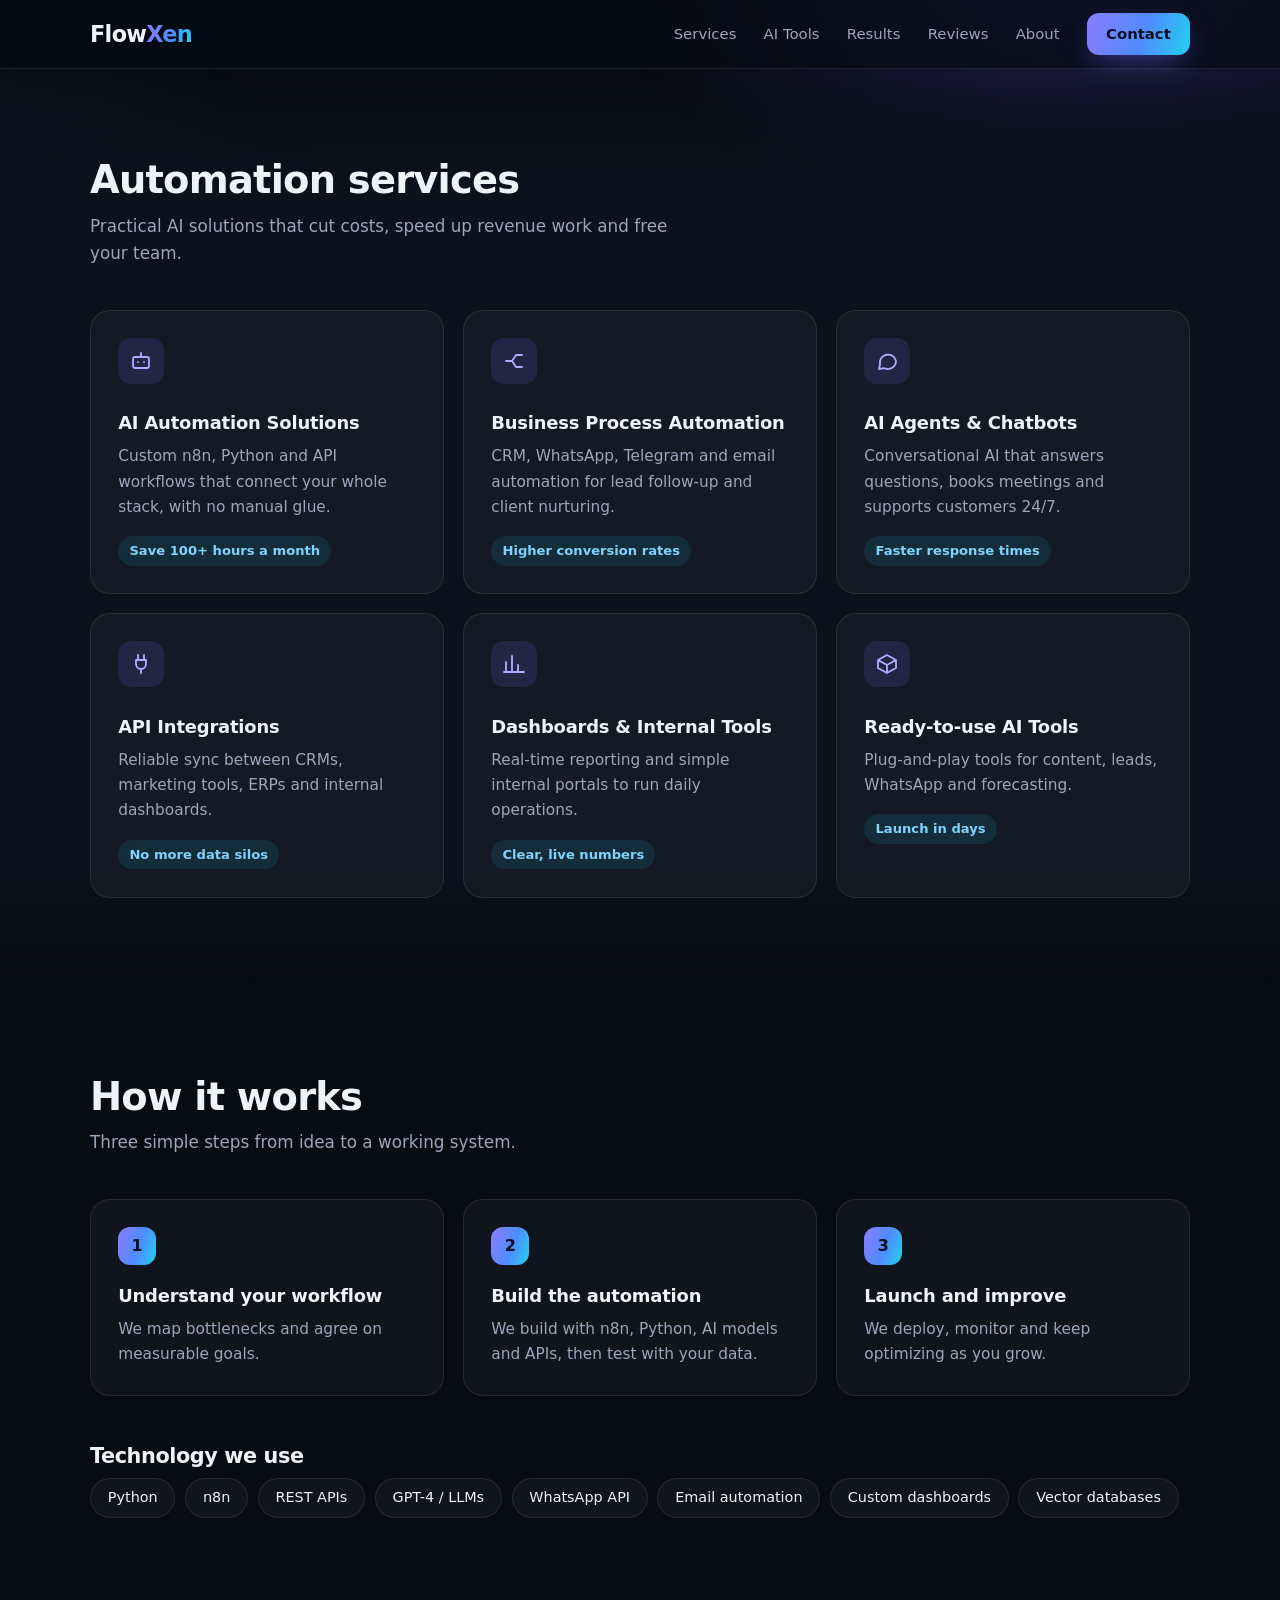
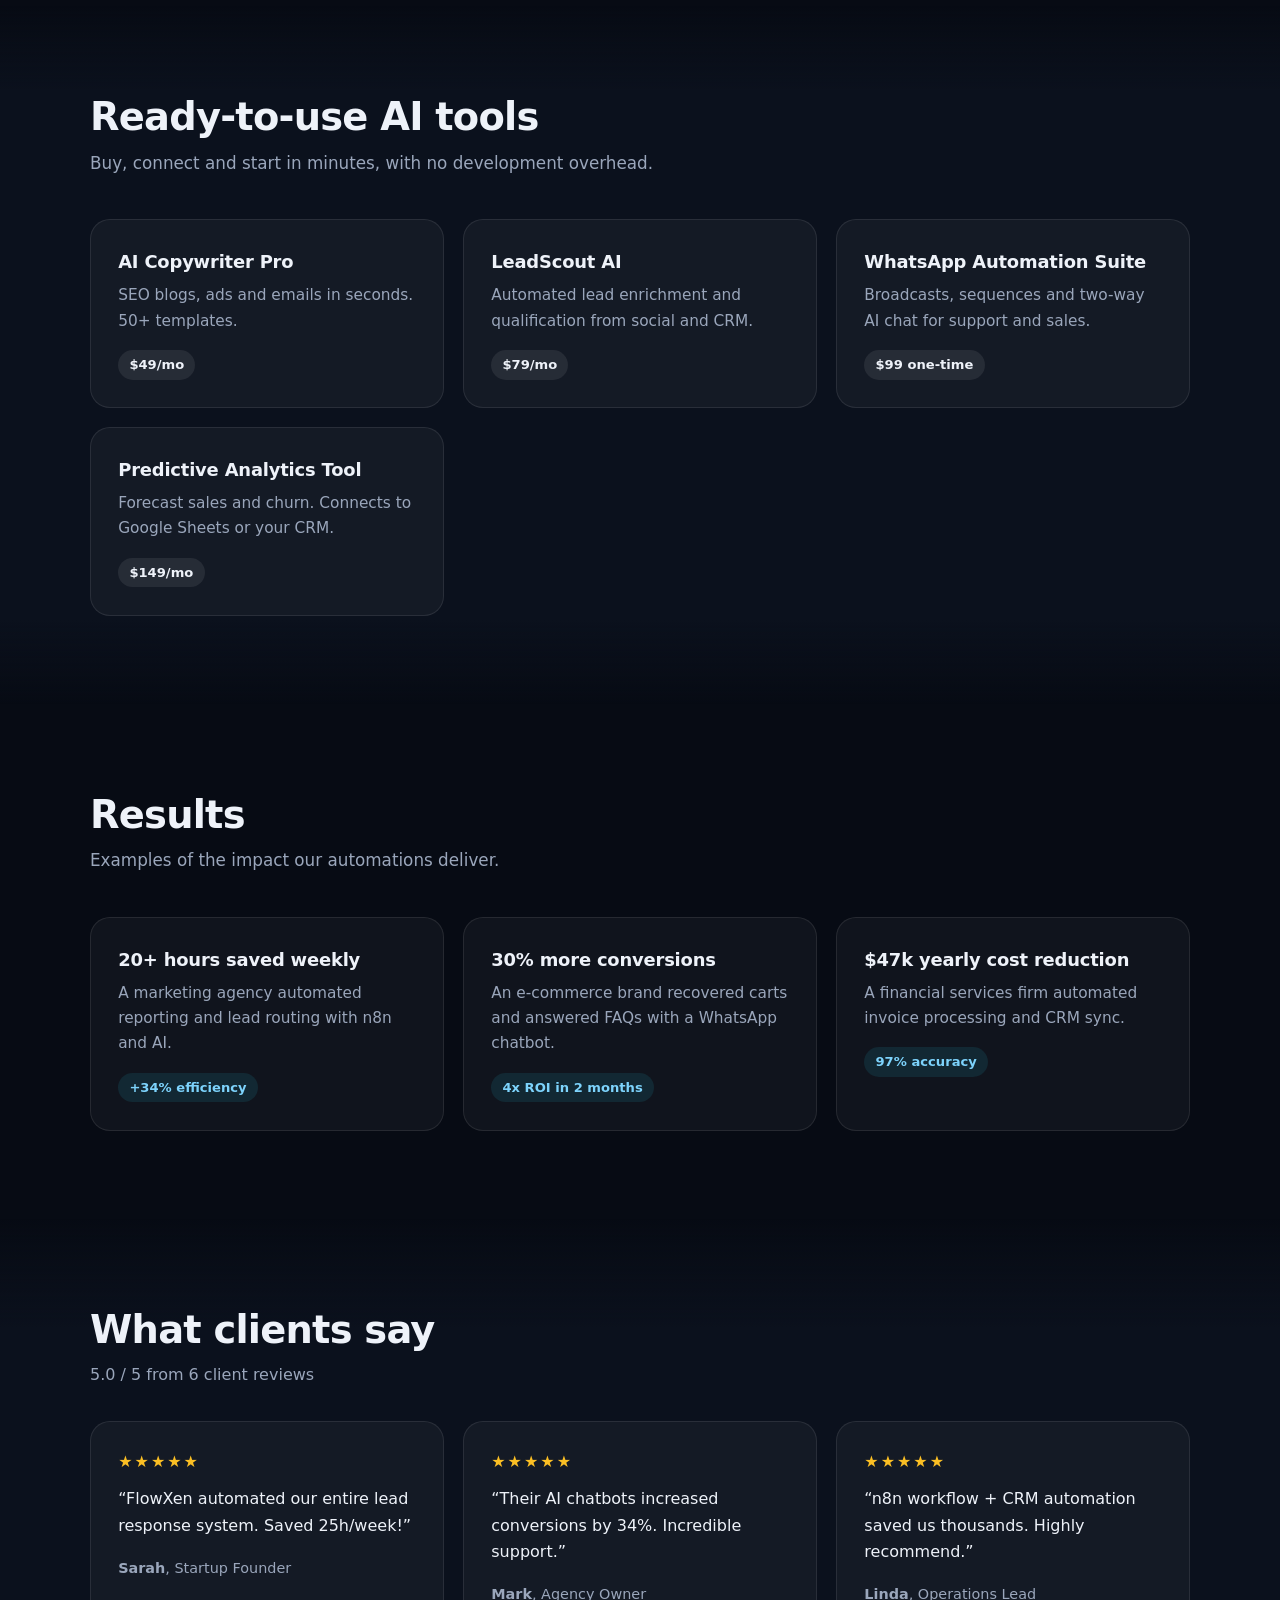
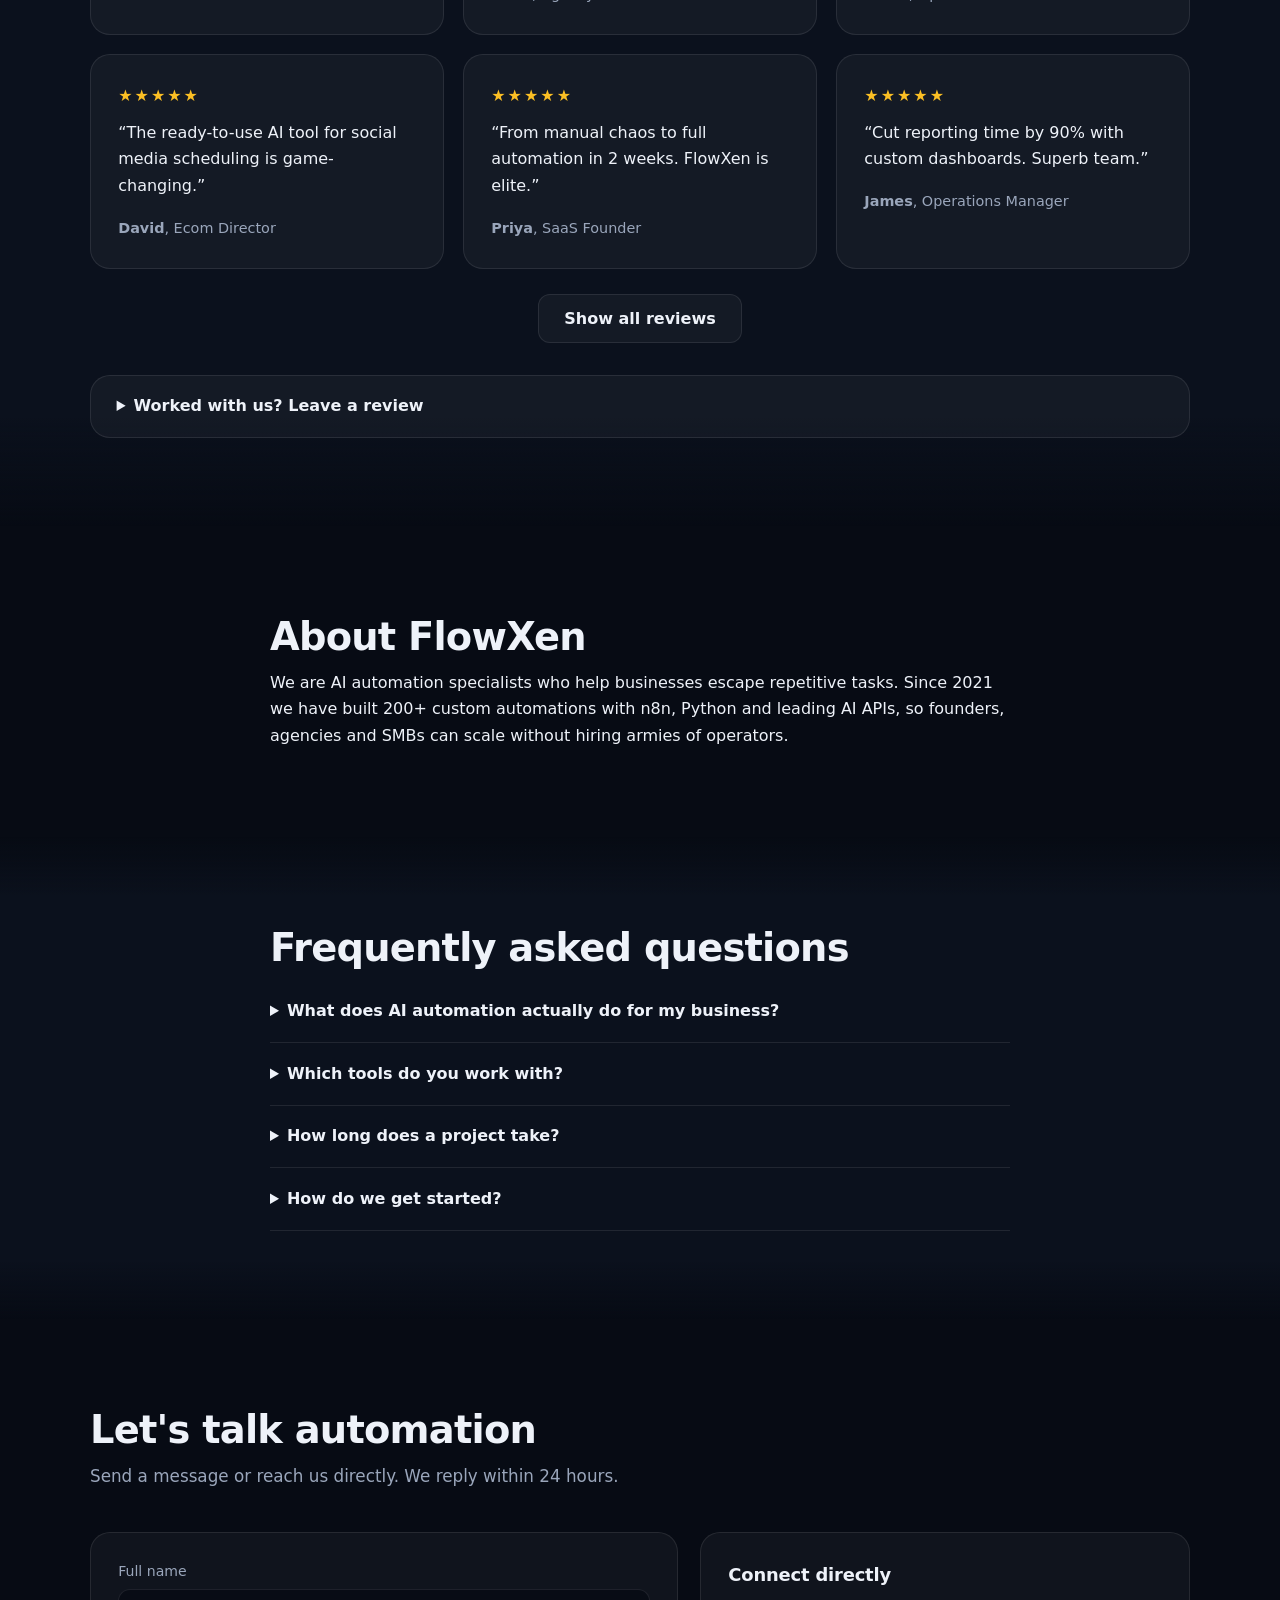
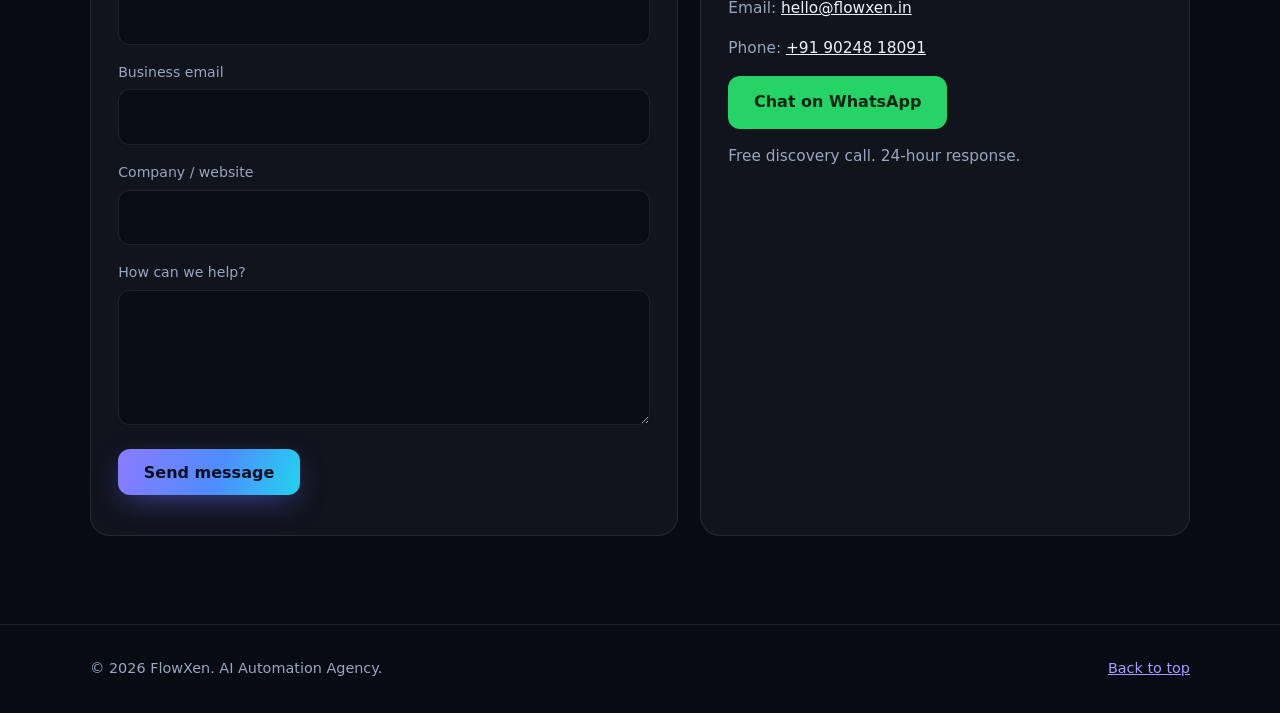
==== commit 3896b910: "Update index.html" ====
--- a/index.html
+++ b/index.html
@@ -38,22 +38,7 @@
   </nav>
 </div></header>
 <main id="main">
-<section class="hero" id="top"><div class="wrap">
-  <div>
-    <span class="eyebrow"><i></i>Taking on new automation projects</span>
-    <h1>Automate your business with <span class="accent">AI and save 100+ hours</span> every month</h1>
-    <p class="lead">Custom AI workflows, n8n automation, smart agents and ready-to-use tools that remove manual work, helping startups, agencies and SMBs scale faster.</p>
-    <div class="cta-row"><a class="btn" href="#contact">Book a free consultation</a><a class="btn ghost" href="#services">See services</a></div>
-    <div class="proof"><div><b>200+</b>automations built</div><div><b>100+</b>businesses served</div><div><b>12</b>countries</div></div>
-  </div>
-  <div class="flow" aria-hidden="true">
-    <h3>Live automation example</h3>
-    <div class="node"><b>1</b>New lead arrives<em>Form</em></div><div class="link"></div>
-    <div class="node"><b>2</b>AI qualifies and scores<em>GPT</em></div><div class="link"></div>
-    <div class="node"><b>3</b>CRM updated<em>Synced</em></div><div class="link"></div>
-    <div class="node"><b>4</b>WhatsApp reply sent<em>2 sec</em></div>
-  </div>
-</div></section>
+
 
 <section id="services" class="alt"><div class="wrap">
   <h2>Automation services</h2><p class="sub">Practical AI solutions that cut costs, speed up revenue work and free your team.</p>
@@ -128,4 +113,4 @@
 <footer><div class="wrap foot"><span>&copy; 2026 FlowXen. AI Automation Agency.</span><a href="#top">Back to top</a></div></footer>
 <script src="script.js" defer></script>
 </body>
-</html>+</html>
--- a/style.css
+++ b/style.css
@@ -1,74 +1,83 @@
-:root{--bg:#0b0f17;--bg2:#101622;--card:#131a28;--line:#222c3f;--text:#e8edf5;--muted:#a3adbf;--brand:#6366f1;--brand2:#818cf8;--ok:#25d366;--r:14px}
+:root{--bg:#070b14;--bg2:#0b111d;--card:rgba(255,255,255,.04);--line:rgba(255,255,255,.09);--text:#eef2f9;--muted:#9aa6bb;--b1:#7c6cff;--b2:#22d3ee;--grad:linear-gradient(110deg,#8b7bff,#4f8cff 55%,#22d3ee);--ok:#25d366;--r:20px}
 *{margin:0;padding:0;box-sizing:border-box}
-html{scroll-behavior:smooth;scroll-padding-top:72px}
-body{font-family:Inter,system-ui,-apple-system,"Segoe UI",Roboto,sans-serif;background:var(--bg);color:var(--text);line-height:1.6;-webkit-text-size-adjust:100%}
-img,svg{max-width:100%}
-a{color:var(--brand2)}
-:focus-visible{outline:2px solid var(--brand2);outline-offset:3px}
+html{scroll-behavior:smooth;scroll-padding-top:76px}
+body{font-family:Inter,system-ui,-apple-system,"Segoe UI",Roboto,sans-serif;background:var(--bg);color:var(--text);line-height:1.65;-webkit-text-size-adjust:100%;overflow-x:hidden}
+body:before{content:"";position:fixed;inset:0;z-index:-1;background:radial-gradient(700px 420px at 85% -5%,rgba(124,108,255,.22),transparent 70%),radial-gradient(600px 400px at -5% 30%,rgba(34,211,238,.10),transparent 70%)}
+a{color:#a99bff}
+:focus-visible{outline:2px solid var(--b2);outline-offset:3px}
 .skip{position:absolute;left:-999px;top:0;background:#fff;color:#000;padding:.6rem 1rem;z-index:200}.skip:focus{left:0}
-.wrap{max-width:1120px;margin:0 auto;padding:0 1.25rem}
-section{padding:4.5rem 0}
-.alt{background:var(--bg2)}
-h1{font-size:clamp(2rem,5vw,3.4rem);line-height:1.15;font-weight:800;letter-spacing:-.02em}
-h2{font-size:clamp(1.6rem,3.5vw,2.25rem);line-height:1.2;font-weight:700;letter-spacing:-.01em;margin-bottom:.6rem}
-h3{font-size:1.15rem;margin-bottom:.4rem}
-.sub{color:var(--muted);max-width:640px;margin-bottom:2.2rem}
-.accent{color:var(--brand2)}
-.btn{display:inline-block;background:var(--brand);color:#fff;border:0;border-radius:10px;padding:.8rem 1.5rem;font:600 1rem inherit;font-family:inherit;text-decoration:none;cursor:pointer;transition:background .2s}
-.btn:hover{background:#4f46e5}
-.btn.ghost{background:transparent;border:1px solid var(--line);color:var(--text)}.btn.ghost:hover{border-color:var(--brand2)}
-.btn.wa{background:var(--ok);color:#06240f}
-/* header */
-header{position:sticky;top:0;z-index:100;background:rgba(11,15,23,.92);backdrop-filter:blur(10px);border-bottom:1px solid var(--line)}
-.bar{display:flex;align-items:center;justify-content:space-between;height:64px}
-.logo{font-weight:800;font-size:1.4rem;color:var(--text);text-decoration:none}.logo span{color:var(--brand2)}
-nav{display:flex;gap:1.6rem;align-items:center}
-nav a{color:var(--text);text-decoration:none;font-weight:500;font-size:.95rem}nav a:hover{color:var(--brand2)}
-nav a.btn{padding:.5rem 1.1rem;color:#fff}
-#menuToggle{display:none;background:none;border:1px solid var(--line);color:var(--text);border-radius:8px;padding:.45rem .7rem;font-size:1.2rem;cursor:pointer}
+.wrap{max-width:1140px;margin:0 auto;padding:0 1.25rem}
+section{padding:5.5rem 0}
+.alt{background:linear-gradient(180deg,transparent,var(--bg2) 12%,var(--bg2) 88%,transparent)}
+h1{font-size:clamp(2.2rem,5.4vw,3.8rem);line-height:1.1;font-weight:800;letter-spacing:-.03em}
+h2{font-size:clamp(1.7rem,3.6vw,2.4rem);line-height:1.2;font-weight:700;letter-spacing:-.02em;margin-bottom:.6rem}
+h3{font-size:1.12rem;margin-bottom:.4rem;letter-spacing:-.01em}
+.sub{color:var(--muted);max-width:620px;margin-bottom:2.6rem;font-size:1.05rem}
+.accent{background:var(--grad);-webkit-background-clip:text;background-clip:text;color:transparent}
+.eyebrow{display:inline-flex;align-items:center;gap:.5rem;border:1px solid var(--line);background:var(--card);border-radius:99px;padding:.35rem .9rem;font-size:.85rem;color:var(--muted);margin-bottom:1.4rem}
+.eyebrow i{width:8px;height:8px;border-radius:50%;background:var(--ok);box-shadow:0 0 10px var(--ok)}
+.btn{display:inline-block;background:var(--grad);color:#07101f;border:0;border-radius:12px;padding:.85rem 1.6rem;font-weight:700;font-size:1rem;font-family:inherit;text-decoration:none;cursor:pointer;box-shadow:0 10px 30px -8px rgba(99,102,241,.6);transition:transform .2s,box-shadow .2s}
+.btn:hover{transform:translateY(-2px);box-shadow:0 16px 36px -8px rgba(99,102,241,.8)}
+.btn.ghost{background:var(--card);border:1px solid var(--line);color:var(--text);box-shadow:none}.btn.ghost:hover{border-color:var(--b1)}
+.btn.wa{background:var(--ok);color:#052512;box-shadow:none}
+header{position:sticky;top:0;z-index:100;background:rgba(7,11,20,.7);backdrop-filter:blur(14px);-webkit-backdrop-filter:blur(14px);border-bottom:1px solid var(--line)}
+.bar{display:flex;align-items:center;justify-content:space-between;height:68px}
+.logo{font-weight:800;font-size:1.4rem;color:var(--text);text-decoration:none;letter-spacing:-.03em}.logo span{background:var(--grad);-webkit-background-clip:text;background-clip:text;color:transparent}
+nav{display:flex;gap:1.7rem;align-items:center}
+nav a{color:var(--muted);text-decoration:none;font-weight:500;font-size:.93rem;transition:color .2s}nav a:hover{color:var(--text)}
+nav a.btn{padding:.55rem 1.2rem;color:#07101f;font-size:.93rem}
+#menuToggle{display:none;background:var(--card);border:1px solid var(--line);color:var(--text);border-radius:10px;padding:.45rem .75rem;font-size:1.2rem;cursor:pointer}
 /* hero */
 .hero{padding:5rem 0 4rem}
-.hero p{font-size:1.15rem;color:var(--muted);max-width:640px;margin:1.2rem 0 2rem}
+.hero .wrap{display:grid;grid-template-columns:1.15fr .85fr;gap:3rem;align-items:center}
+.hero p.lead{font-size:1.15rem;color:var(--muted);max-width:560px;margin:1.3rem 0 2rem}
 .cta-row{display:flex;gap:.8rem;flex-wrap:wrap}
-.proof{display:flex;gap:1.5rem;flex-wrap:wrap;margin-top:2.2rem;color:var(--muted);font-size:.92rem}
-.proof b{color:var(--text)}
+.proof{display:flex;gap:2rem;flex-wrap:wrap;margin-top:2.6rem}
+.proof div{font-size:.88rem;color:var(--muted)}.proof b{display:block;font-size:1.7rem;color:var(--text);letter-spacing:-.02em}
+.flow{position:relative;border:1px solid var(--line);background:linear-gradient(160deg,rgba(255,255,255,.07),rgba(255,255,255,.02));border-radius:24px;padding:1.4rem;box-shadow:0 30px 80px -30px rgba(99,102,241,.5)}
+.flow h3{font-size:.8rem;text-transform:uppercase;letter-spacing:.12em;color:var(--muted);margin-bottom:1rem}
+.node{display:flex;align-items:center;gap:.9rem;background:rgba(7,11,20,.7);border:1px solid var(--line);border-radius:14px;padding:.8rem 1rem;font-size:.93rem;font-weight:500}
+.node b{width:32px;height:32px;border-radius:9px;display:grid;place-items:center;background:var(--grad);color:#07101f;font-size:.85rem}
+.node em{margin-left:auto;font-style:normal;font-size:.75rem;color:#6ee7b7}
+.link{width:2px;height:16px;margin:0 0 0 1.55rem;background:linear-gradient(var(--b1),var(--b2))}
 /* cards */
-.grid{display:grid;grid-template-columns:repeat(auto-fit,minmax(260px,1fr));gap:1.2rem}
-.card{background:var(--card);border:1px solid var(--line);border-radius:var(--r);padding:1.5rem}
-.card p{color:var(--muted);font-size:.97rem}
-.card .tag{display:inline-block;margin-top:.8rem;font-size:.85rem;font-weight:600;color:var(--brand2)}
-.ico{width:28px;height:28px;stroke:var(--brand2);fill:none;stroke-width:1.8;stroke-linecap:round;stroke-linejoin:round;margin-bottom:.8rem}
-.num{width:36px;height:36px;border-radius:50%;background:var(--brand);display:grid;place-items:center;font-weight:700;margin-bottom:.8rem}
+.grid{display:grid;grid-template-columns:repeat(auto-fit,minmax(270px,1fr));gap:1.2rem}
+.card{background:var(--card);border:1px solid var(--line);border-radius:var(--r);padding:1.7rem;transition:transform .25s,border-color .25s,background .25s}
+.card:hover{transform:translateY(-5px);border-color:rgba(139,123,255,.55);background:rgba(255,255,255,.06)}
+.card p{color:var(--muted);font-size:.96rem}
+.card .tag{display:inline-block;margin-top:1rem;font-size:.82rem;font-weight:600;color:#7dd3fc;background:rgba(34,211,238,.1);padding:.25rem .7rem;border-radius:99px}
+.ico{width:46px;height:46px;padding:11px;border-radius:13px;background:rgba(124,108,255,.14);stroke:#b5aaff;fill:none;stroke-width:1.8;stroke-linecap:round;stroke-linejoin:round;margin-bottom:1rem}
+.num{width:38px;height:38px;border-radius:12px;background:var(--grad);color:#07101f;display:grid;place-items:center;font-weight:800;margin-bottom:1rem}
 .chips{display:flex;flex-wrap:wrap;gap:.6rem}
-.chips span{border:1px solid var(--line);border-radius:99px;padding:.4rem 1rem;font-size:.92rem;background:var(--card)}
-.price{font-weight:700;color:var(--text)}
-/* reviews */
+.chips span{border:1px solid var(--line);border-radius:99px;padding:.45rem 1.05rem;font-size:.9rem;background:var(--card)}
+.price{color:var(--text)!important;background:rgba(255,255,255,.08)!important}
+.stars{color:#fbbf24;letter-spacing:2px;margin-bottom:.7rem}
 .rating-line{color:var(--muted);margin-bottom:2rem}
-.stars{color:#fbbf24;letter-spacing:2px;margin-bottom:.6rem}
-.review{margin:0}.review blockquote{color:var(--text);font-size:1rem;margin-bottom:1rem}
-.review figcaption{color:var(--muted);font-size:.9rem}
+.review{margin:0}.review blockquote{font-size:1rem;margin-bottom:1.1rem}.review figcaption{color:var(--muted);font-size:.9rem}
 #reviewGrid .extra{display:none}#reviewGrid.show-all .extra{display:block}
-.center{text-align:center;margin-top:1.5rem}
-details.review-form{margin-top:2rem;background:var(--card);border:1px solid var(--line);border-radius:var(--r);padding:1rem 1.5rem}
+.center{text-align:center;margin-top:1.6rem}
+details.review-form{margin-top:2rem;background:var(--card);border:1px solid var(--line);border-radius:var(--r);padding:1.1rem 1.6rem}
 details summary{cursor:pointer;font-weight:600}
-/* faq */
-.faq details{border-bottom:1px solid var(--line);padding:1rem 0}.faq summary{cursor:pointer;font-weight:600}.faq p{color:var(--muted);margin-top:.6rem}
-/* contact */
-.contact{display:grid;grid-template-columns:1.2fr 1fr;gap:1.5rem}
-label{display:block;font-size:.9rem;font-weight:500;margin-bottom:.3rem}
-input,textarea,select{width:100%;padding:.8rem 1rem;background:var(--bg);border:1px solid var(--line);border-radius:10px;color:var(--text);font:inherit;margin-bottom:1rem}
-input:focus,textarea:focus,select:focus{border-color:var(--brand2);outline:none}
+.faq details{border-bottom:1px solid var(--line);padding:1.1rem 0}.faq summary{cursor:pointer;font-weight:600}.faq p{color:var(--muted);margin-top:.6rem}
+.contact{display:grid;grid-template-columns:1.2fr 1fr;gap:1.4rem}
+label{display:block;font-size:.88rem;font-weight:500;margin-bottom:.35rem;color:var(--muted)}
+input,textarea,select{width:100%;padding:.85rem 1rem;background:rgba(7,11,20,.8);border:1px solid var(--line);border-radius:12px;color:var(--text);font:inherit;margin-bottom:1rem}
+input:focus,textarea:focus,select:focus{border-color:var(--b1);outline:none;box-shadow:0 0 0 3px rgba(124,108,255,.2)}
 .hp{position:absolute;left:-9999px}
 .status{margin-top:.8rem;font-size:.9rem;color:#6ee7b7}
-.info p{margin-bottom:.8rem}.info a{color:var(--text)}
+.info p{margin-bottom:.9rem}.info a:not(.btn){color:var(--text)}
 footer{border-top:1px solid var(--line);padding:2rem 0;color:var(--muted);font-size:.9rem}
 .foot{display:flex;justify-content:space-between;gap:1rem;flex-wrap:wrap}
+/* scroll reveal (only when JS is on) */
+.js .reveal{opacity:0;transform:translateY(22px);transition:opacity .7s ease,transform .7s ease}
+.js .reveal.in{opacity:1;transform:none}
+@media(max-width:900px){.hero .wrap{grid-template-columns:1fr}.flow{max-width:460px}}
 @media(max-width:820px){
-  section{padding:3.2rem 0}.hero{padding:3rem 0 2.5rem}
+  section{padding:3.5rem 0}.hero{padding:2.8rem 0 2rem}
   #menuToggle{display:block}
-  nav{display:none;position:absolute;top:64px;left:0;right:0;background:var(--bg);flex-direction:column;align-items:stretch;gap:0;padding:.5rem 1.25rem 1.2rem;border-bottom:1px solid var(--line)}
-  nav.open{display:flex}nav a{padding:.8rem 0;border-bottom:1px solid var(--line)}nav a.btn{margin-top:.8rem;text-align:center;border:0}
+  nav{display:none;position:absolute;top:68px;left:0;right:0;background:rgba(7,11,20,.97);flex-direction:column;align-items:stretch;gap:0;padding:.5rem 1.25rem 1.2rem;border-bottom:1px solid var(--line)}
+  nav.open{display:flex}nav a{padding:.85rem 0;border-bottom:1px solid var(--line)}nav a.btn{margin-top:.9rem;text-align:center;border:0}
   .contact{grid-template-columns:1fr}
   .btn{width:100%;text-align:center}.cta-row .btn{flex:1 1 100%}
 }
-@media(prefers-reduced-motion:reduce){html{scroll-behavior:auto}*{transition:none!important}}
+@media(prefers-reduced-motion:reduce){html{scroll-behavior:auto}*{transition:none!important}.js .reveal{opacity:1;transform:none}}
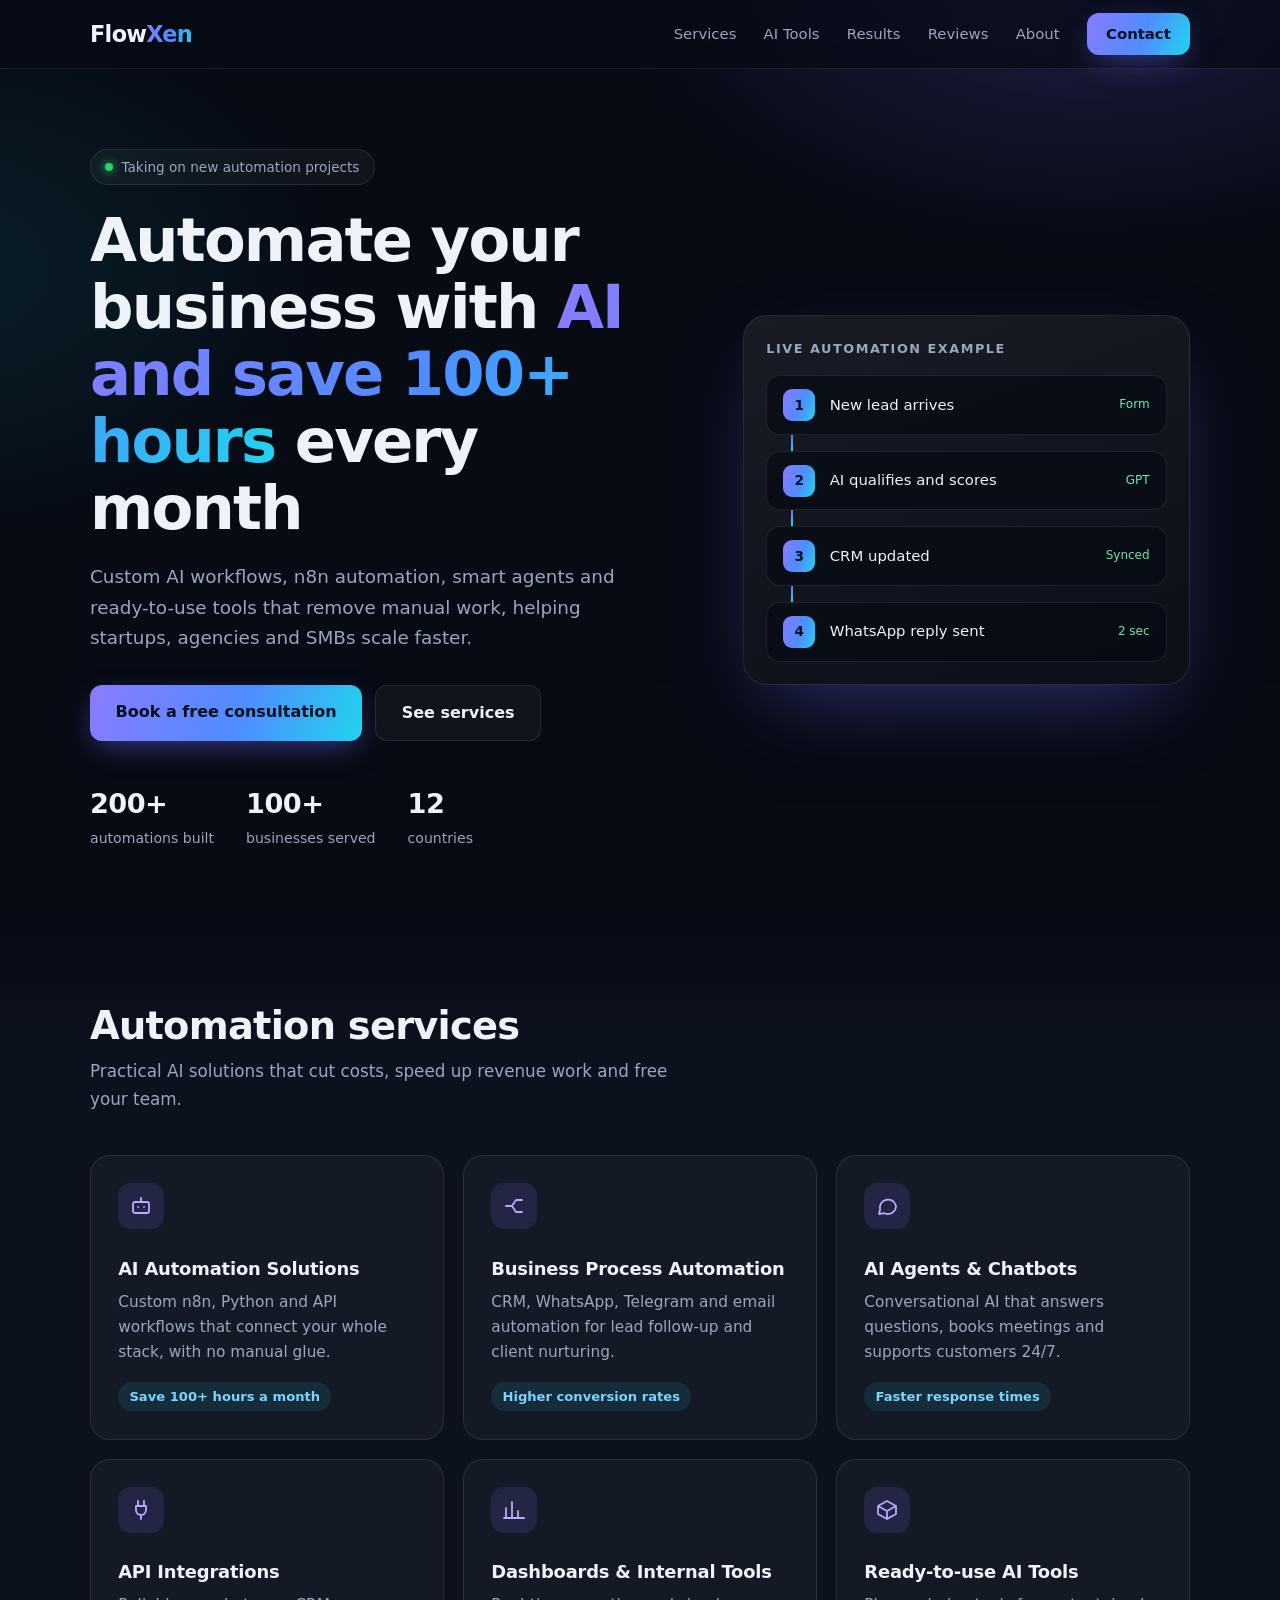
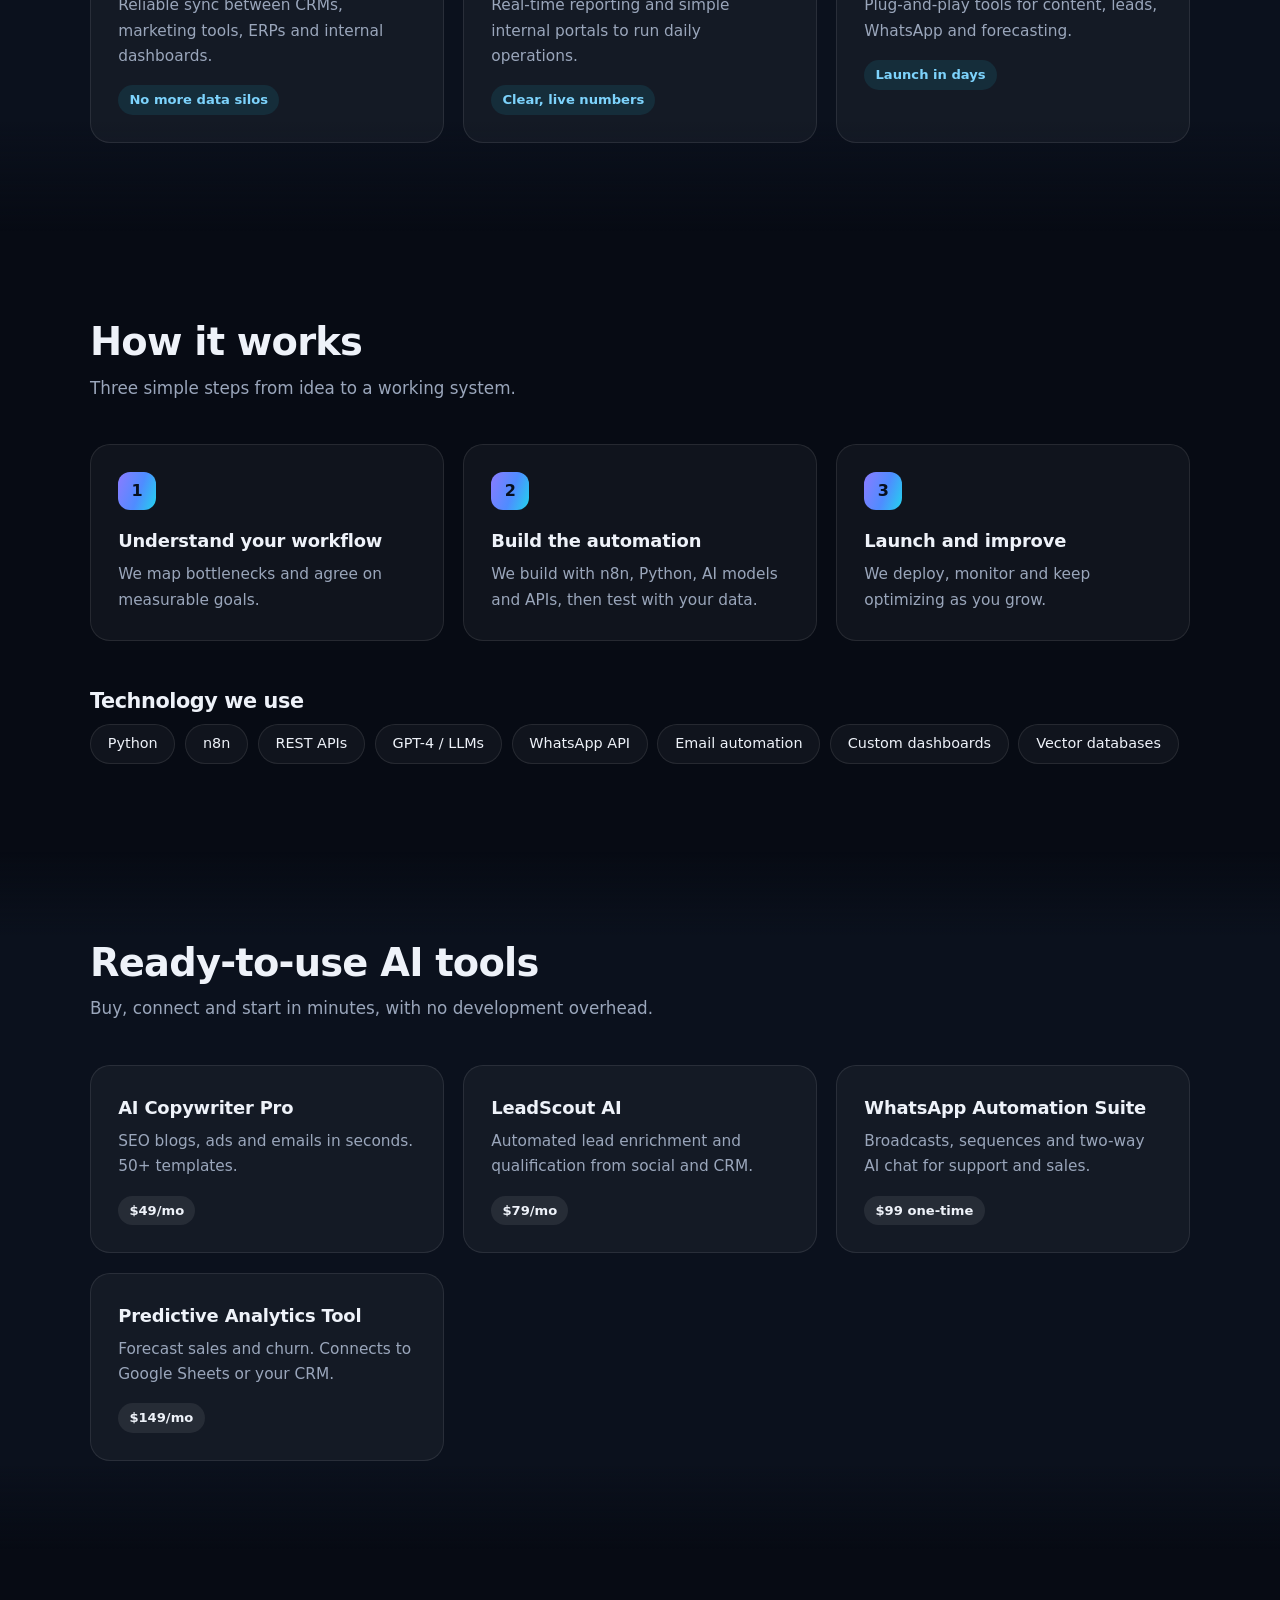
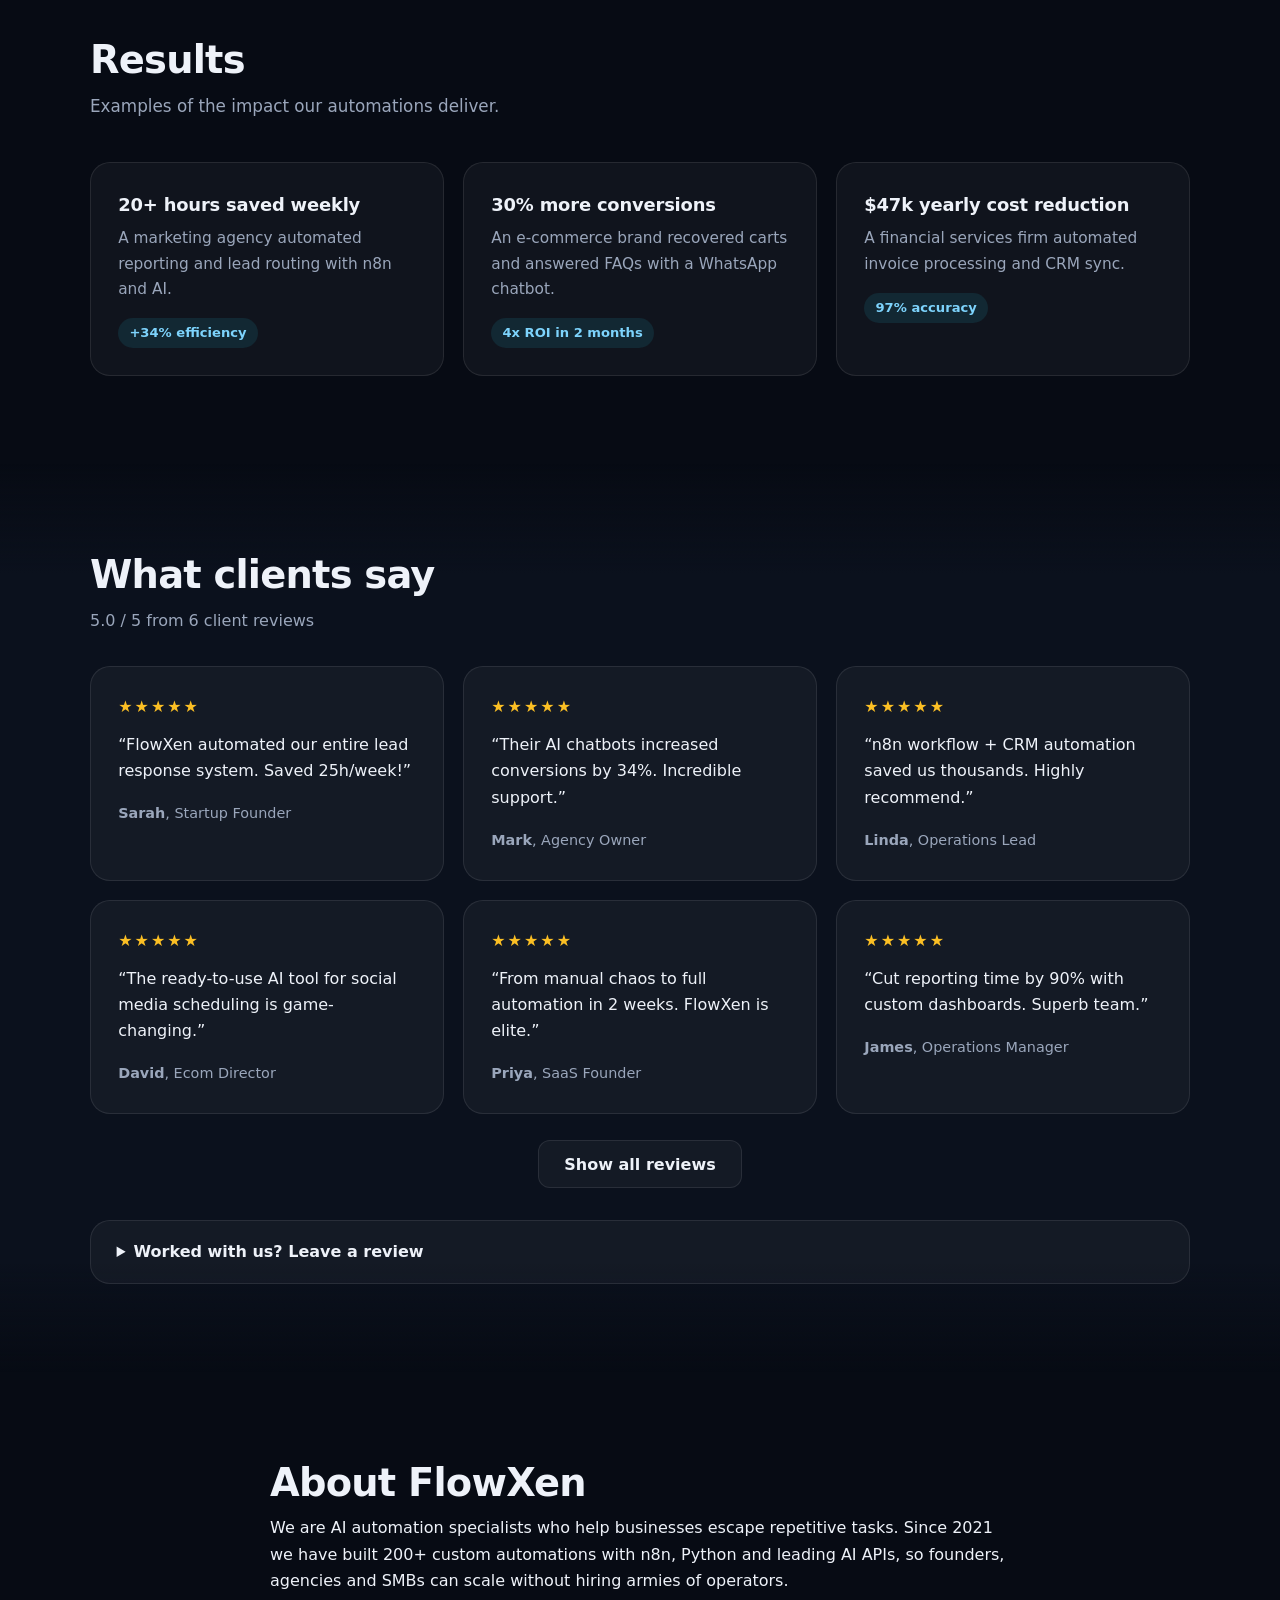
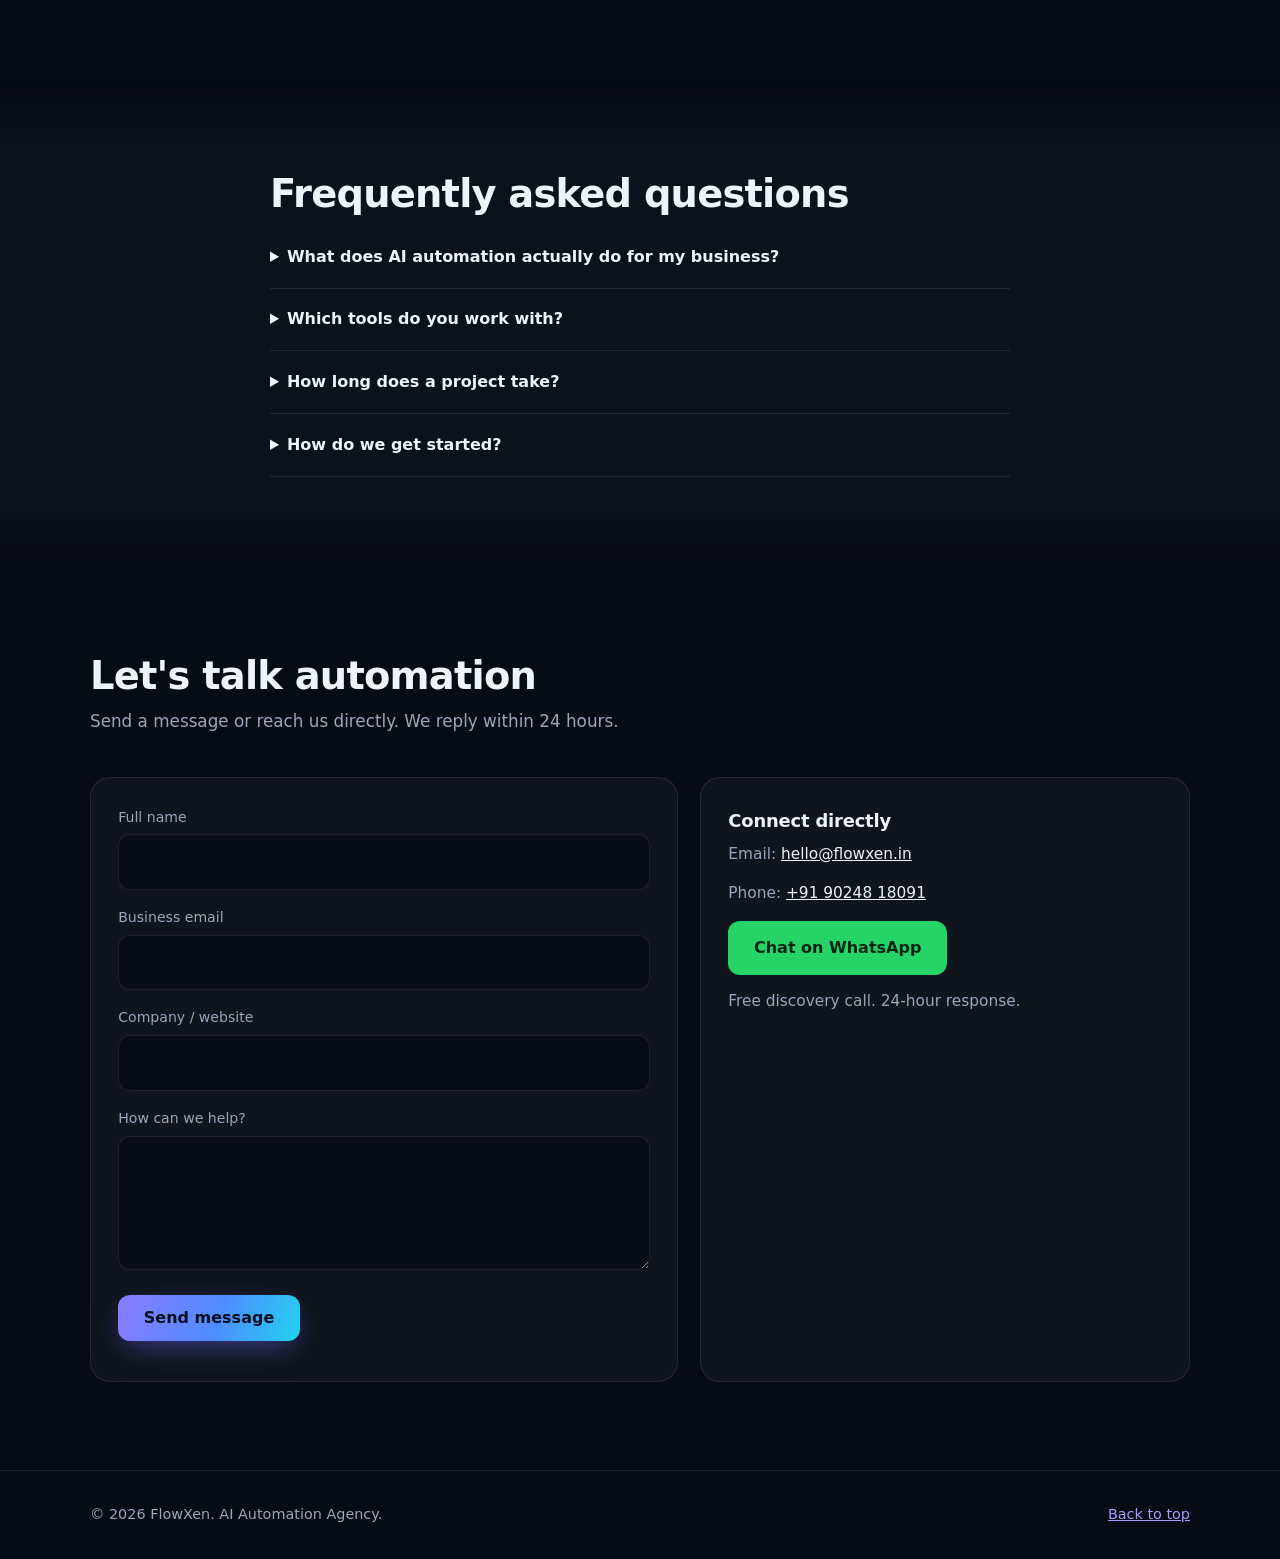
==== commit 425956fd: "Update index.html" ====
--- a/index.html
+++ b/index.html
@@ -38,6 +38,23 @@
   </nav>
 </div></header>
 <main id="main">
+<section class="hero" id="top"><div class="wrap">
+  <div>
+    <span class="eyebrow"><i></i>Taking on new automation projects</span>
+    <h1>Automate your business with <span class="accent">AI and save 100+ hours</span> every month</h1>
+    <p class="lead">Custom AI workflows, n8n automation, smart agents and ready-to-use tools that remove manual work, helping startups, agencies and SMBs scale faster.</p>
+    <div class="cta-row"><a class="btn" href="#contact">Book a free consultation</a><a class="btn ghost" href="#services">See services</a></div>
+    <div class="proof"><div><b>200+</b>automations built</div><div><b>100+</b>businesses served</div><div><b>12</b>countries</div></div>
+  </div>
+  <div class="flow" aria-hidden="true">
+    <h3>Live automation example</h3>
+    <div class="node"><b>1</b>New lead arrives<em>Form</em></div><div class="link"></div>
+    <div class="node"><b>2</b>AI qualifies and scores<em>GPT</em></div><div class="link"></div>
+    <div class="node"><b>3</b>CRM updated<em>Synced</em></div><div class="link"></div>
+    <div class="node"><b>4</b>WhatsApp reply sent<em>2 sec</em></div>
+  </div>
+</div></section>
+  
 
 
 <section id="services" class="alt"><div class="wrap">
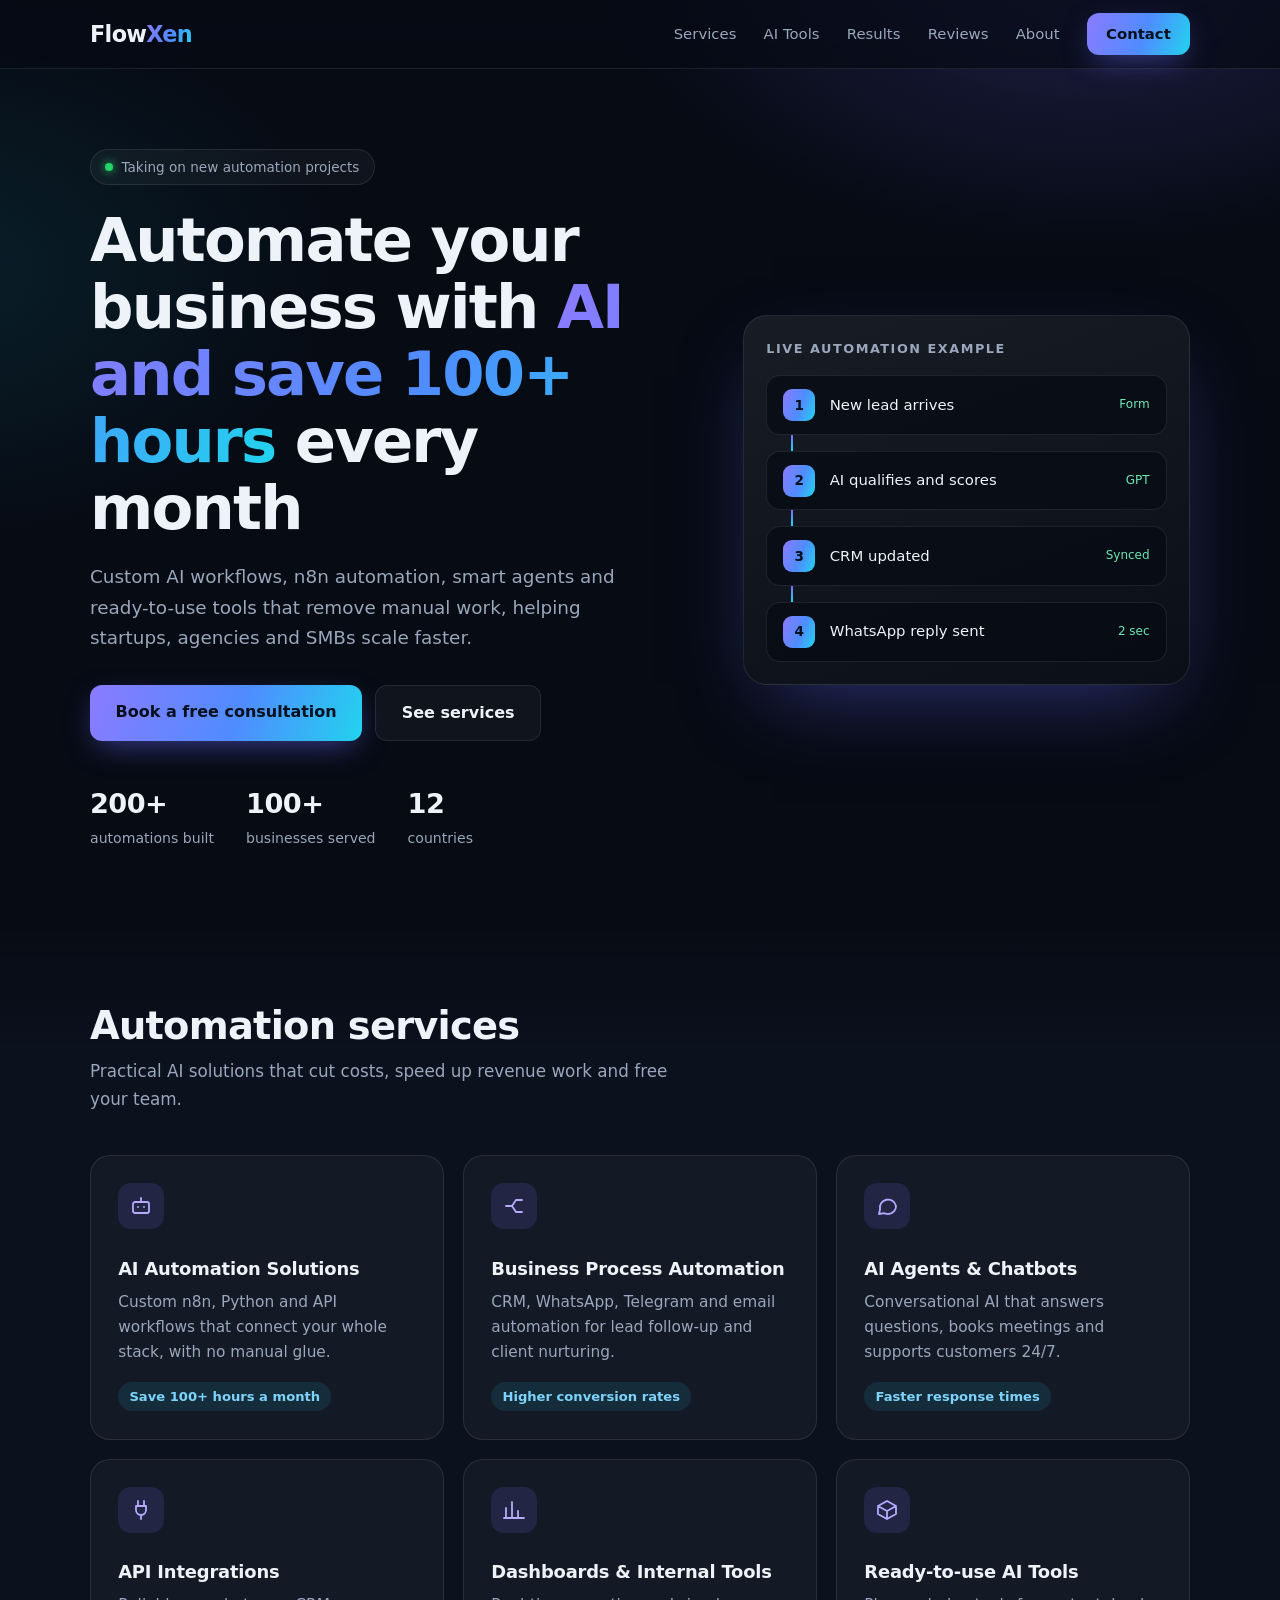
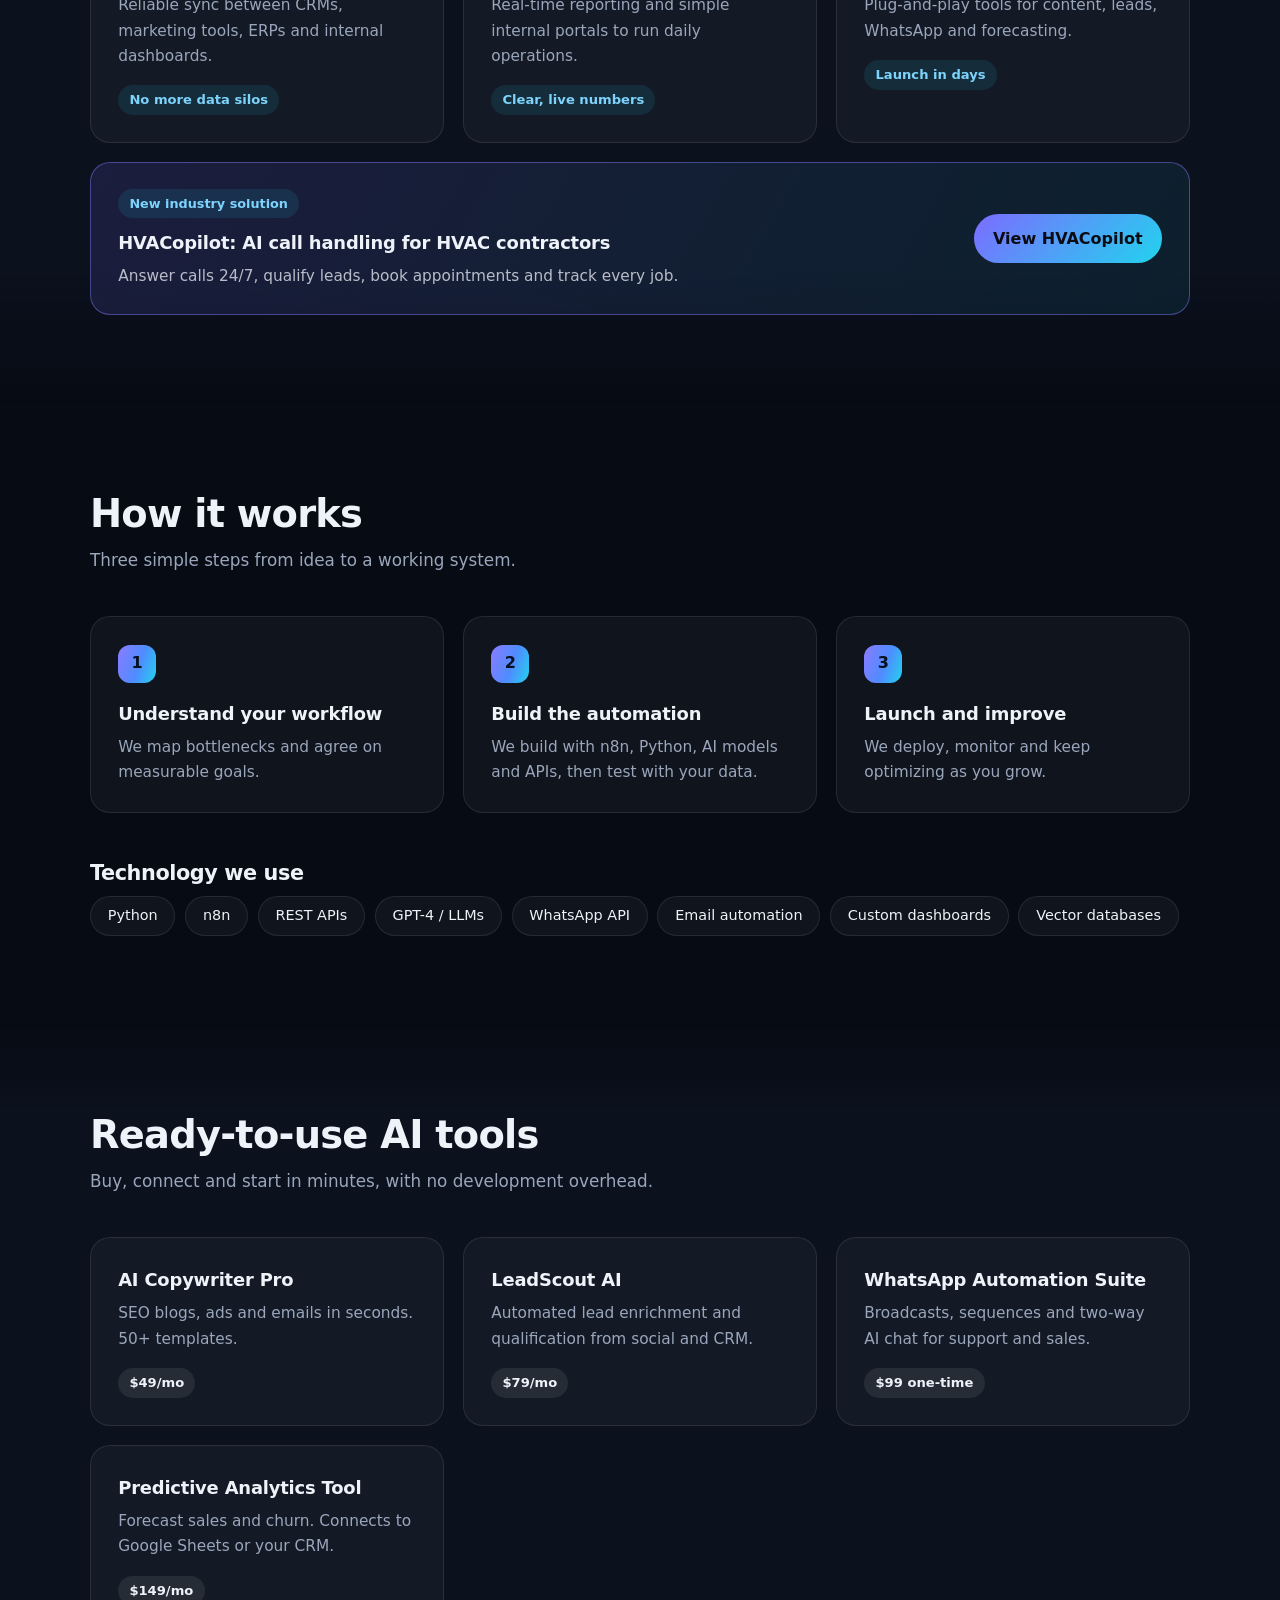
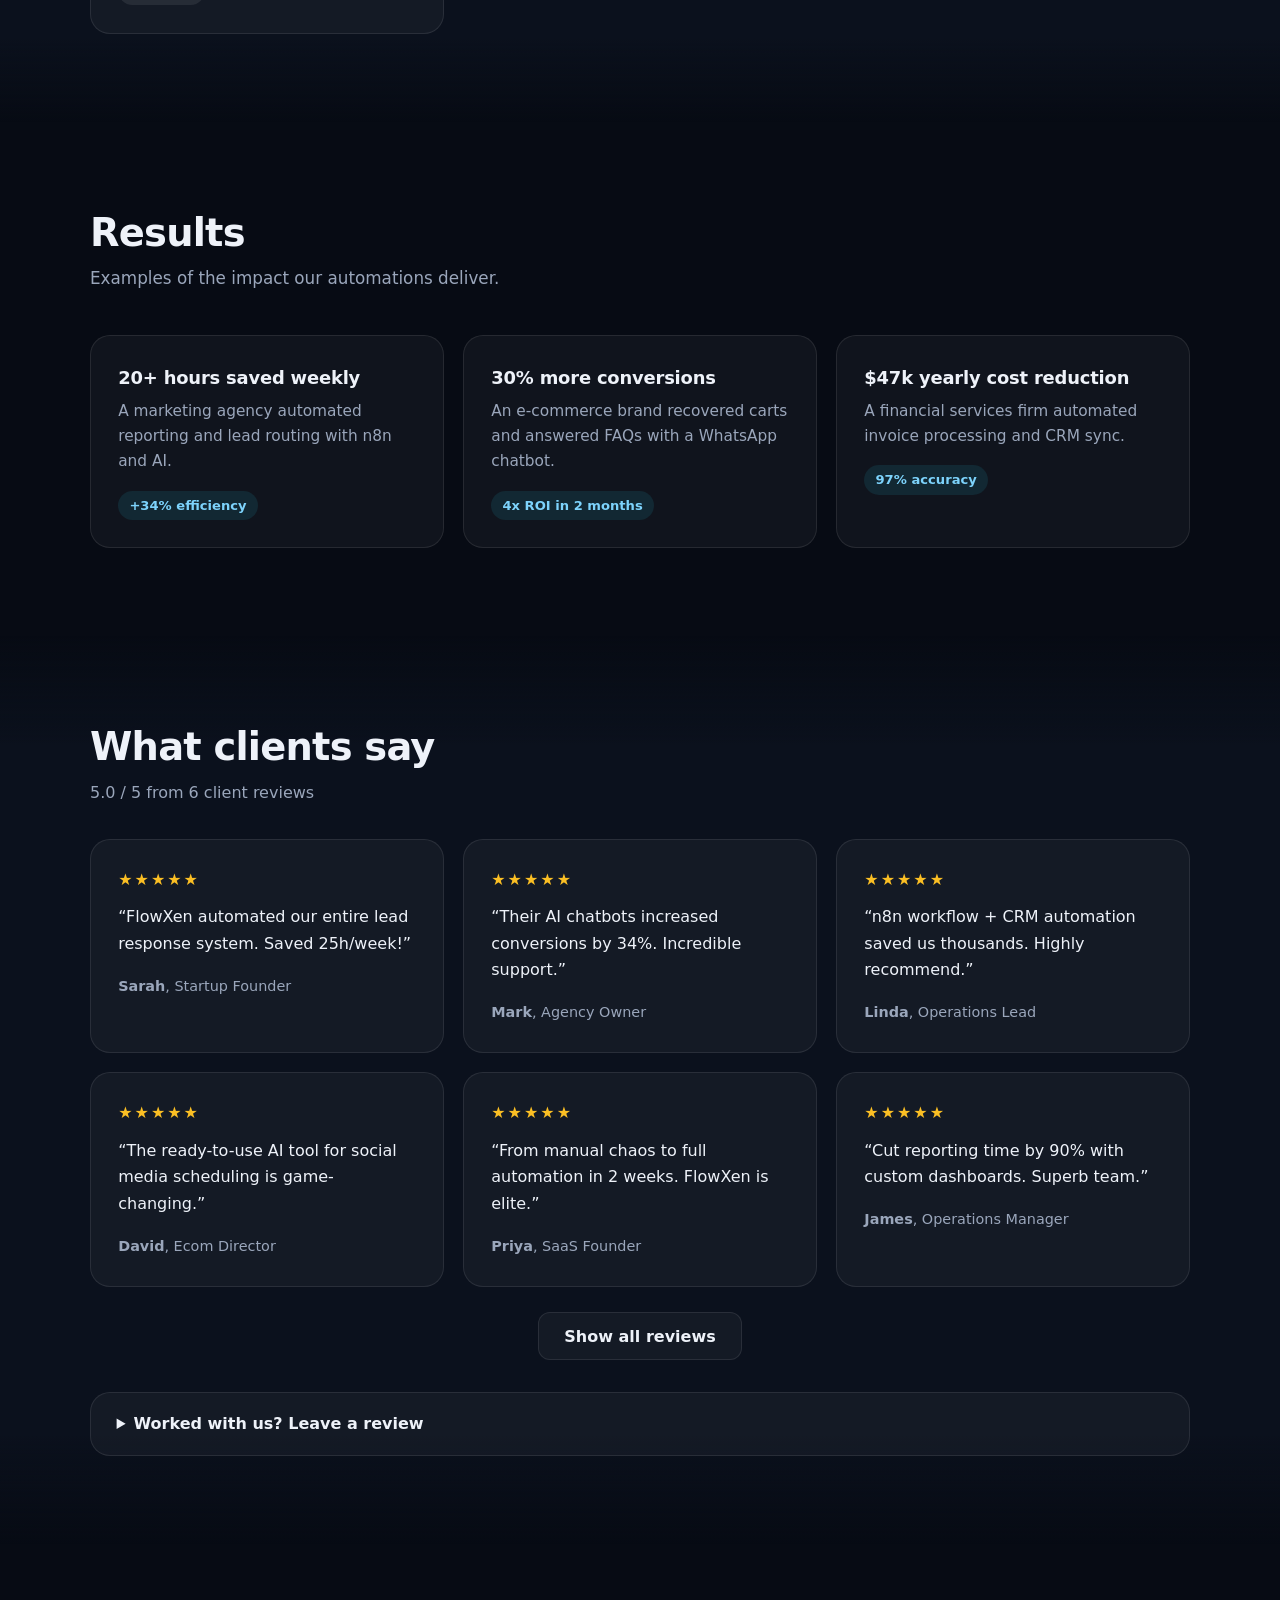
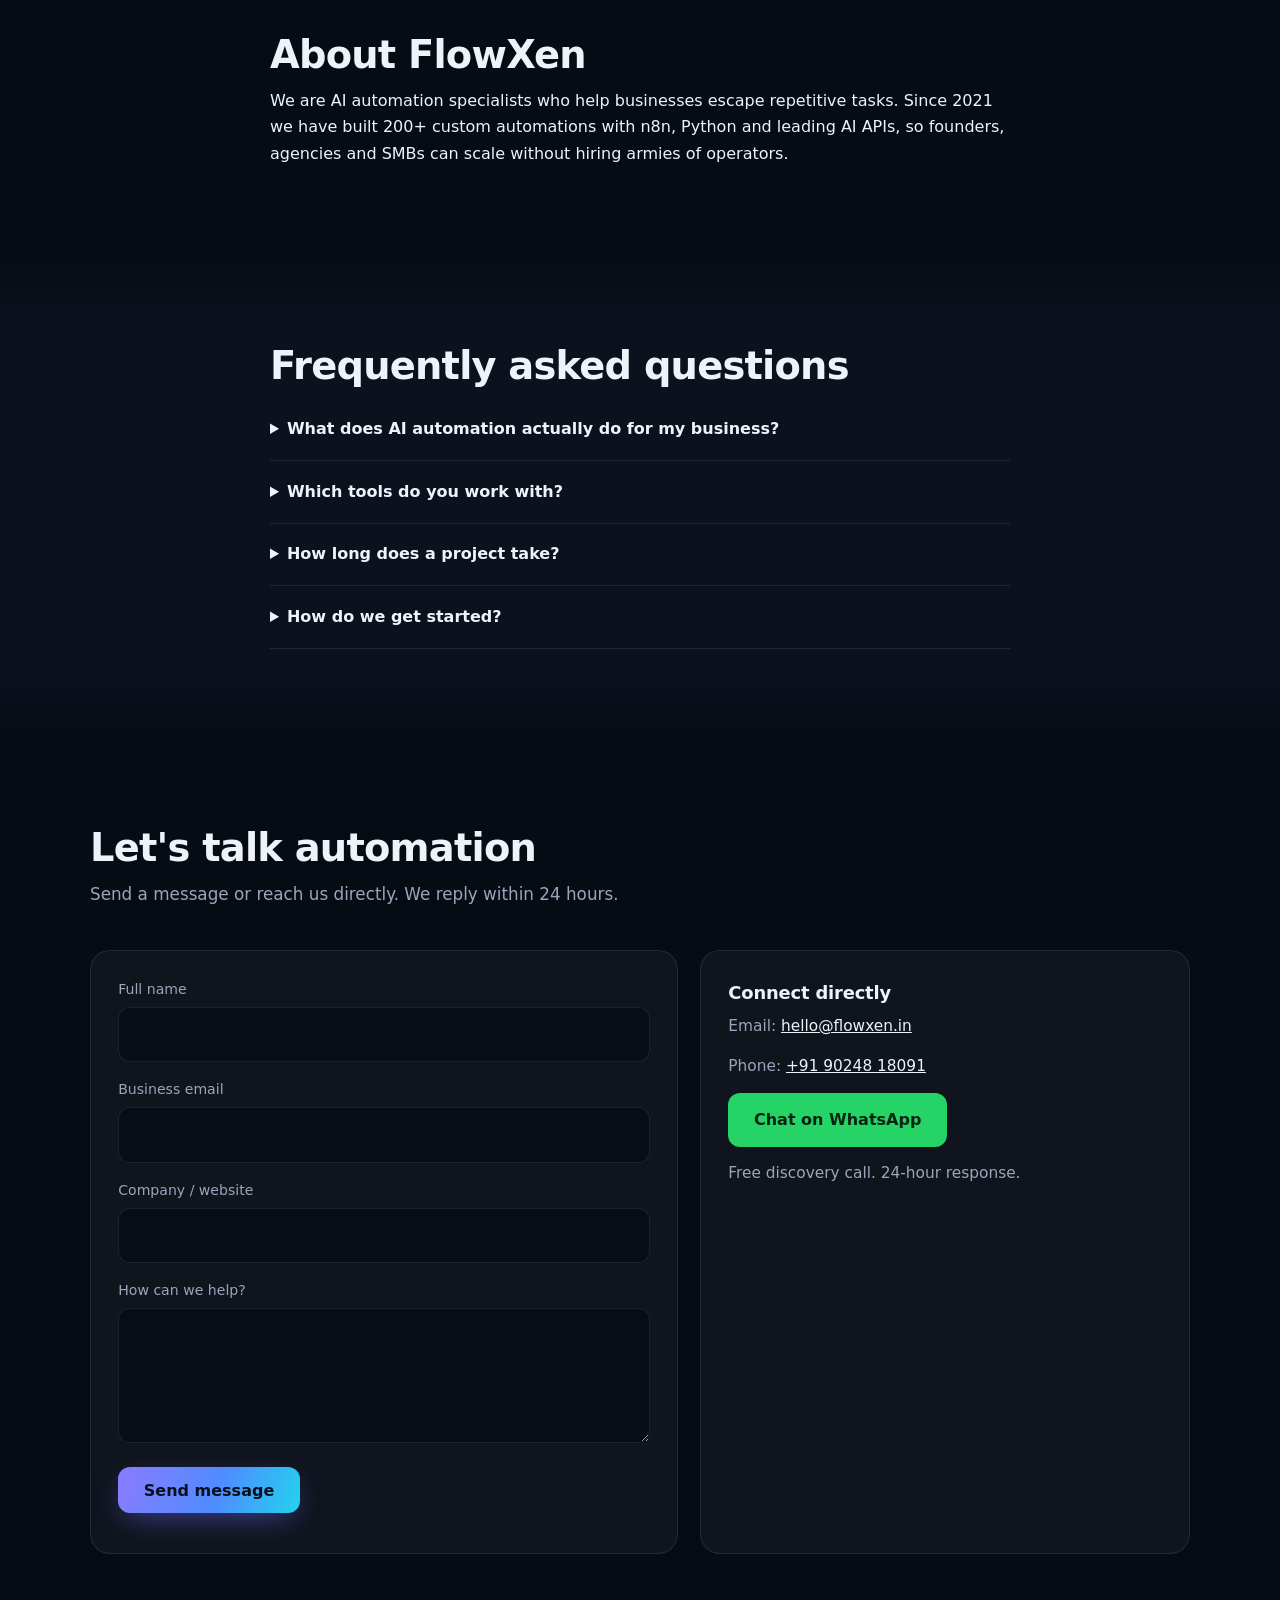
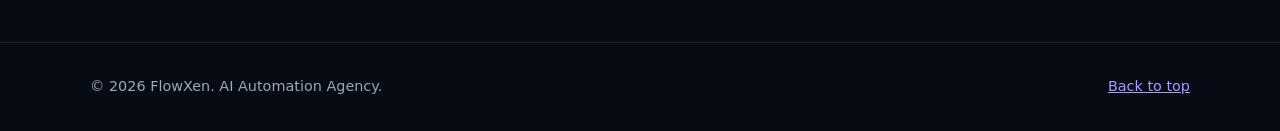
==== commit 53b9d95c: "Update index.html" ====
--- a/index.html
+++ b/index.html
@@ -1,6 +1,7 @@
 <!DOCTYPE html>
 <html lang="en">
 <head>
+<meta name="google-site-verification" content="dd6CTfM5mR-jUQ3MADqxKT6VYb-Hses58UADQtoLqpc" />  
 <meta charset="UTF-8">
 <meta name="viewport" content="width=device-width, initial-scale=1, viewport-fit=cover">
 <title>FlowXen | AI Automation Agency for n8n, Chatbots &amp; Workflows</title>
@@ -60,6 +61,22 @@
 <section id="services" class="alt"><div class="wrap">
   <h2>Automation services</h2><p class="sub">Practical AI solutions that cut costs, speed up revenue work and free your team.</p>
   <div class="grid"><article class="card"><svg class="ico" viewBox="0 0 24 24" aria-hidden="true"><rect x="4" y="8" width="16" height="11" rx="2"/><path d="M12 4v4M9 13h.01M15 13h.01"/></svg><h3>AI Automation Solutions</h3><p>Custom n8n, Python and API workflows that connect your whole stack, with no manual glue.</p><span class="tag">Save 100+ hours a month</span></article><article class="card"><svg class="ico" viewBox="0 0 24 24" aria-hidden="true"><path d="M4 12h6l4-6h6M10 12l4 6h6"/></svg><h3>Business Process Automation</h3><p>CRM, WhatsApp, Telegram and email automation for lead follow-up and client nurturing.</p><span class="tag">Higher conversion rates</span></article><article class="card"><svg class="ico" viewBox="0 0 24 24" aria-hidden="true"><path d="M21 12a8 8 0 0 1-11.5 7.2L4 20l1-4.5A8 8 0 1 1 21 12z"/></svg><h3>AI Agents &amp; Chatbots</h3><p>Conversational AI that answers questions, books meetings and supports customers 24/7.</p><span class="tag">Faster response times</span></article><article class="card"><svg class="ico" viewBox="0 0 24 24" aria-hidden="true"><path d="M9 3v5M15 3v5M7 8h10v4a5 5 0 0 1-10 0zM12 17v4"/></svg><h3>API Integrations</h3><p>Reliable sync between CRMs, marketing tools, ERPs and internal dashboards.</p><span class="tag">No more data silos</span></article><article class="card"><svg class="ico" viewBox="0 0 24 24" aria-hidden="true"><path d="M4 20V10M10 20V4M16 20v-7M22 20H2"/></svg><h3>Dashboards &amp; Internal Tools</h3><p>Real-time reporting and simple internal portals to run daily operations.</p><span class="tag">Clear, live numbers</span></article><article class="card"><svg class="ico" viewBox="0 0 24 24" aria-hidden="true"><path d="M21 8l-9-5-9 5v8l9 5 9-5zM3 8l9 5 9-5M12 13v8"/></svg><h3>Ready-to-use AI Tools</h3><p>Plug-and-play tools for content, leads, WhatsApp and forecasting.</p><span class="tag">Launch in days</span></article></div>
+  <!-- ===== HVACOPILOT BUTTON START =====
+     To HIDE: change <div id="hvac-banner"> to <div hidden id="hvac-banner"> -->
+<div id="hvac-banner">
+  <style>
+    #hvac-banner a{display:flex;align-items:center;justify-content:space-between;gap:1.5rem;margin-top:1.2rem;padding:1.6rem 1.7rem;border:1px solid rgba(139,123,255,.45);border-radius:var(--r,16px);background:linear-gradient(120deg,rgba(124,108,255,.14),rgba(34,211,238,.08));text-decoration:none;color:inherit;transition:transform .25s}
+    #hvac-banner a:hover{transform:translateY(-3px)}
+    #hvac-banner .t{display:inline-block;margin-bottom:.6rem;font-size:.8rem;font-weight:600;color:#7dd3fc;background:rgba(34,211,238,.1);padding:.25rem .7rem;border-radius:99px}
+    #hvac-banner h3{margin:0 0 .4rem}
+    #hvac-banner p{margin:0;opacity:.75;font-size:.96rem}
+    #hvac-banner .b{white-space:nowrap;font-weight:600;padding:.7rem 1.2rem;border-radius:99px;background:linear-gradient(135deg,#7c6cff,#22d3ee);color:#0b0b14}
+    #hvac-banner[hidden]{display:none}
+    @media(max-width:720px){#hvac-banner a{flex-direction:column;align-items:flex-start}}
+  </style>
+  <a href="hvacopilot.html"><div><span class="t">New industry solution</span><h3>HVACopilot: AI call handling for HVAC contractors</h3><p>Answer calls 24/7, qualify leads, book appointments and track every job.</p></div><span class="b">View HVACopilot</span></a>
+</div>
+<!-- ===== HVACOPILOT BUTTON END ===== -->
 </div></section>
 
 <section><div class="wrap">
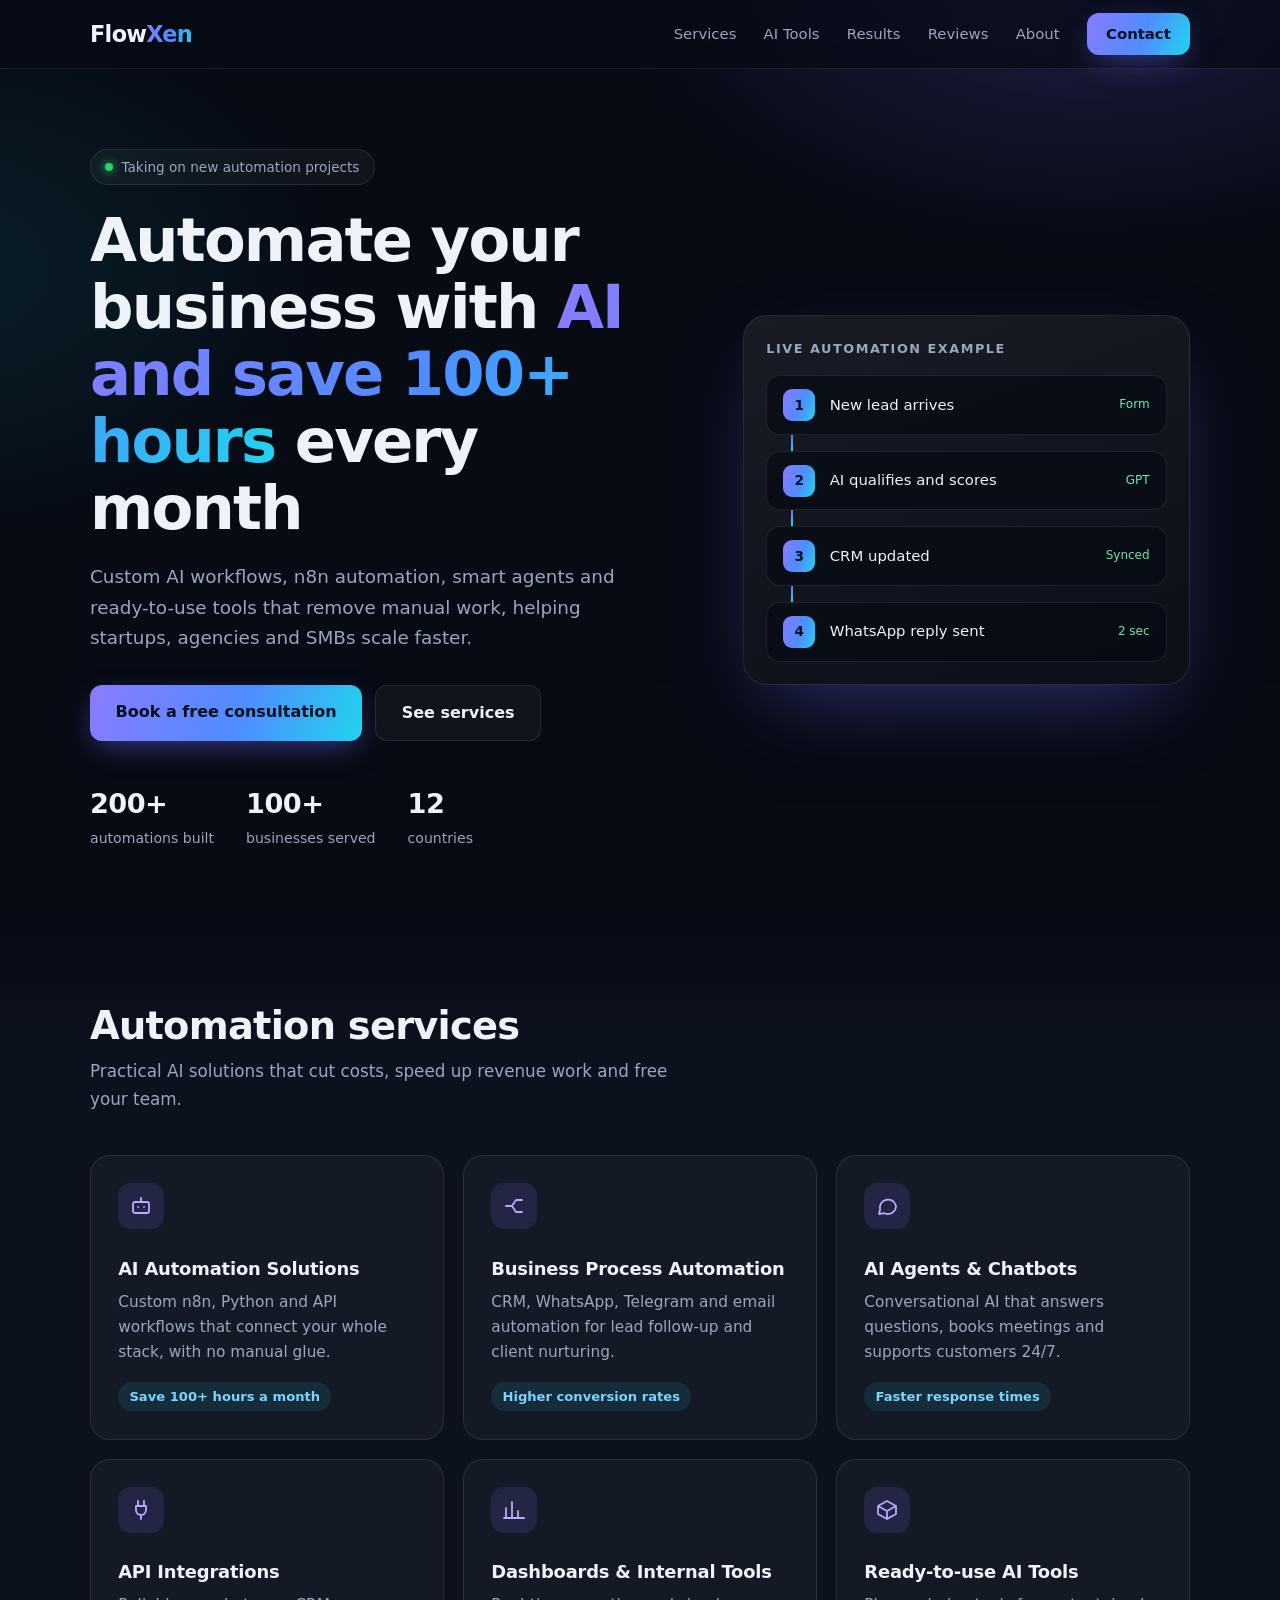
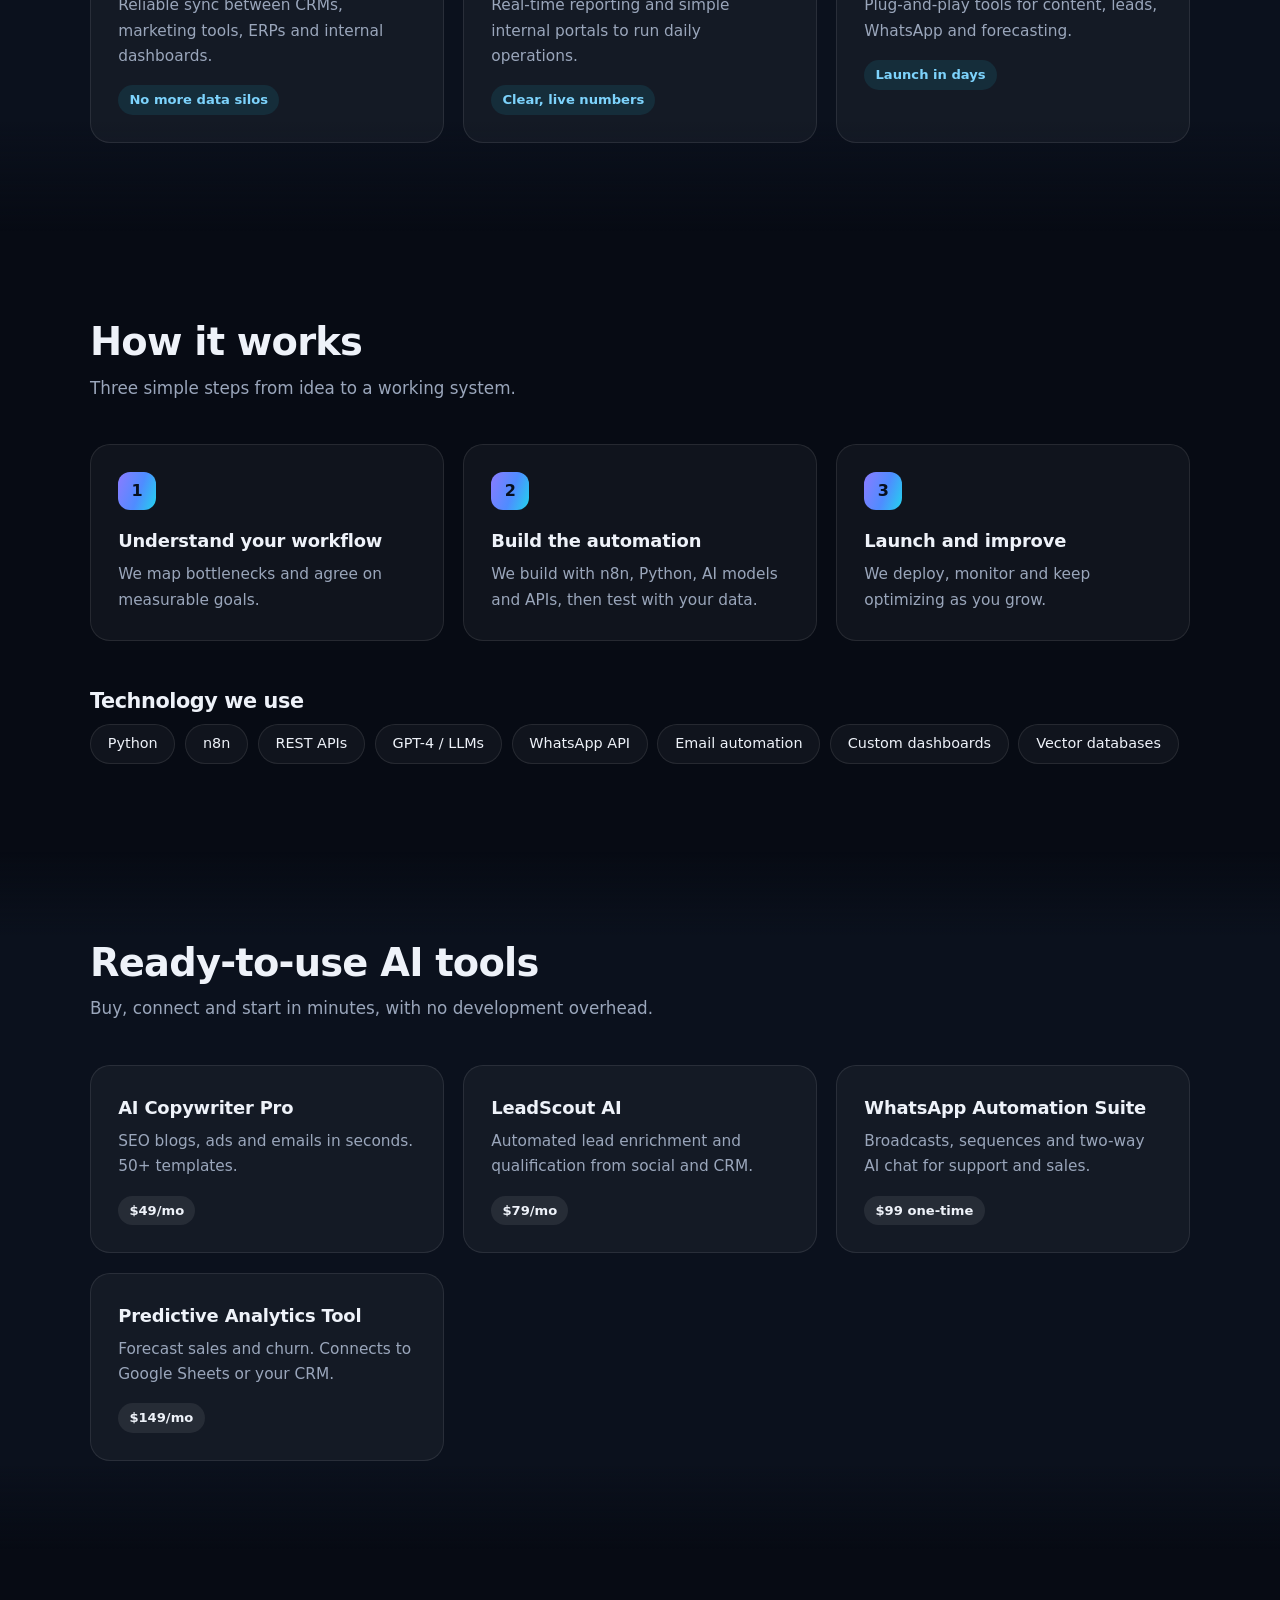
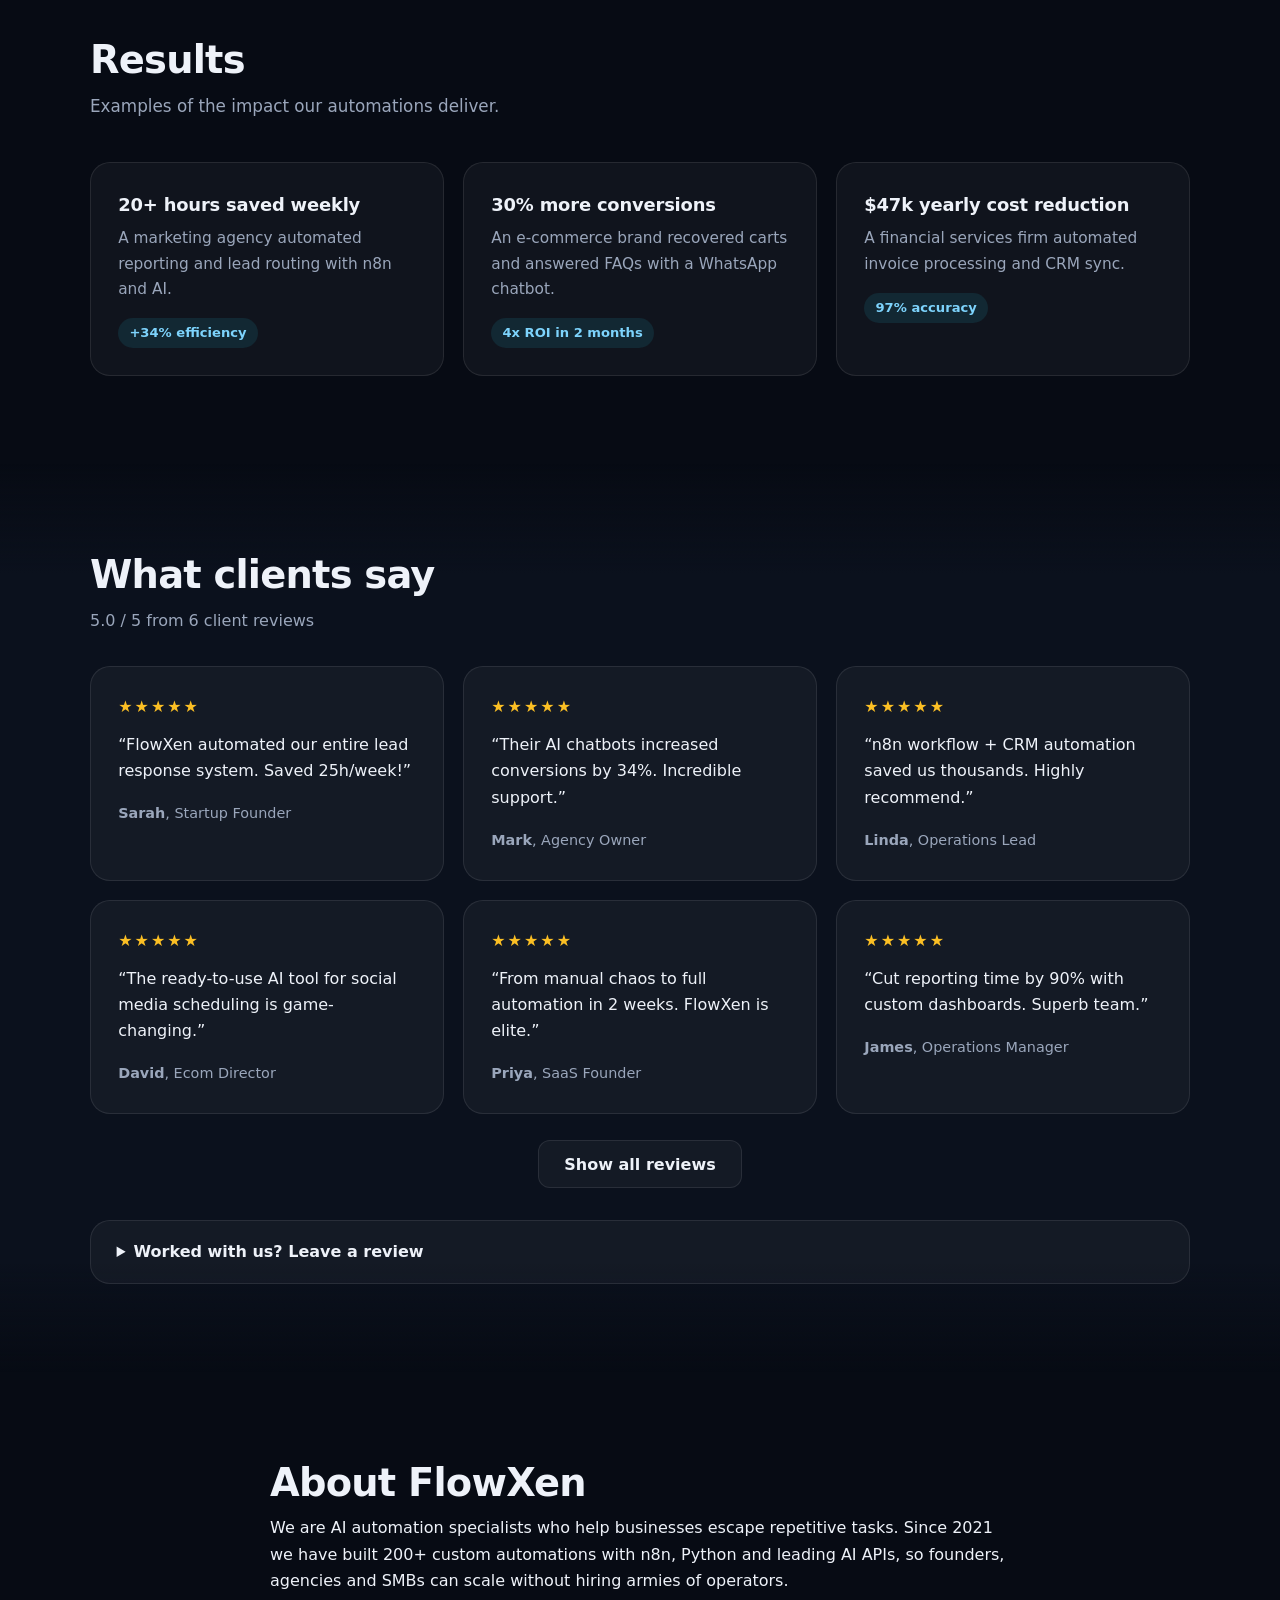
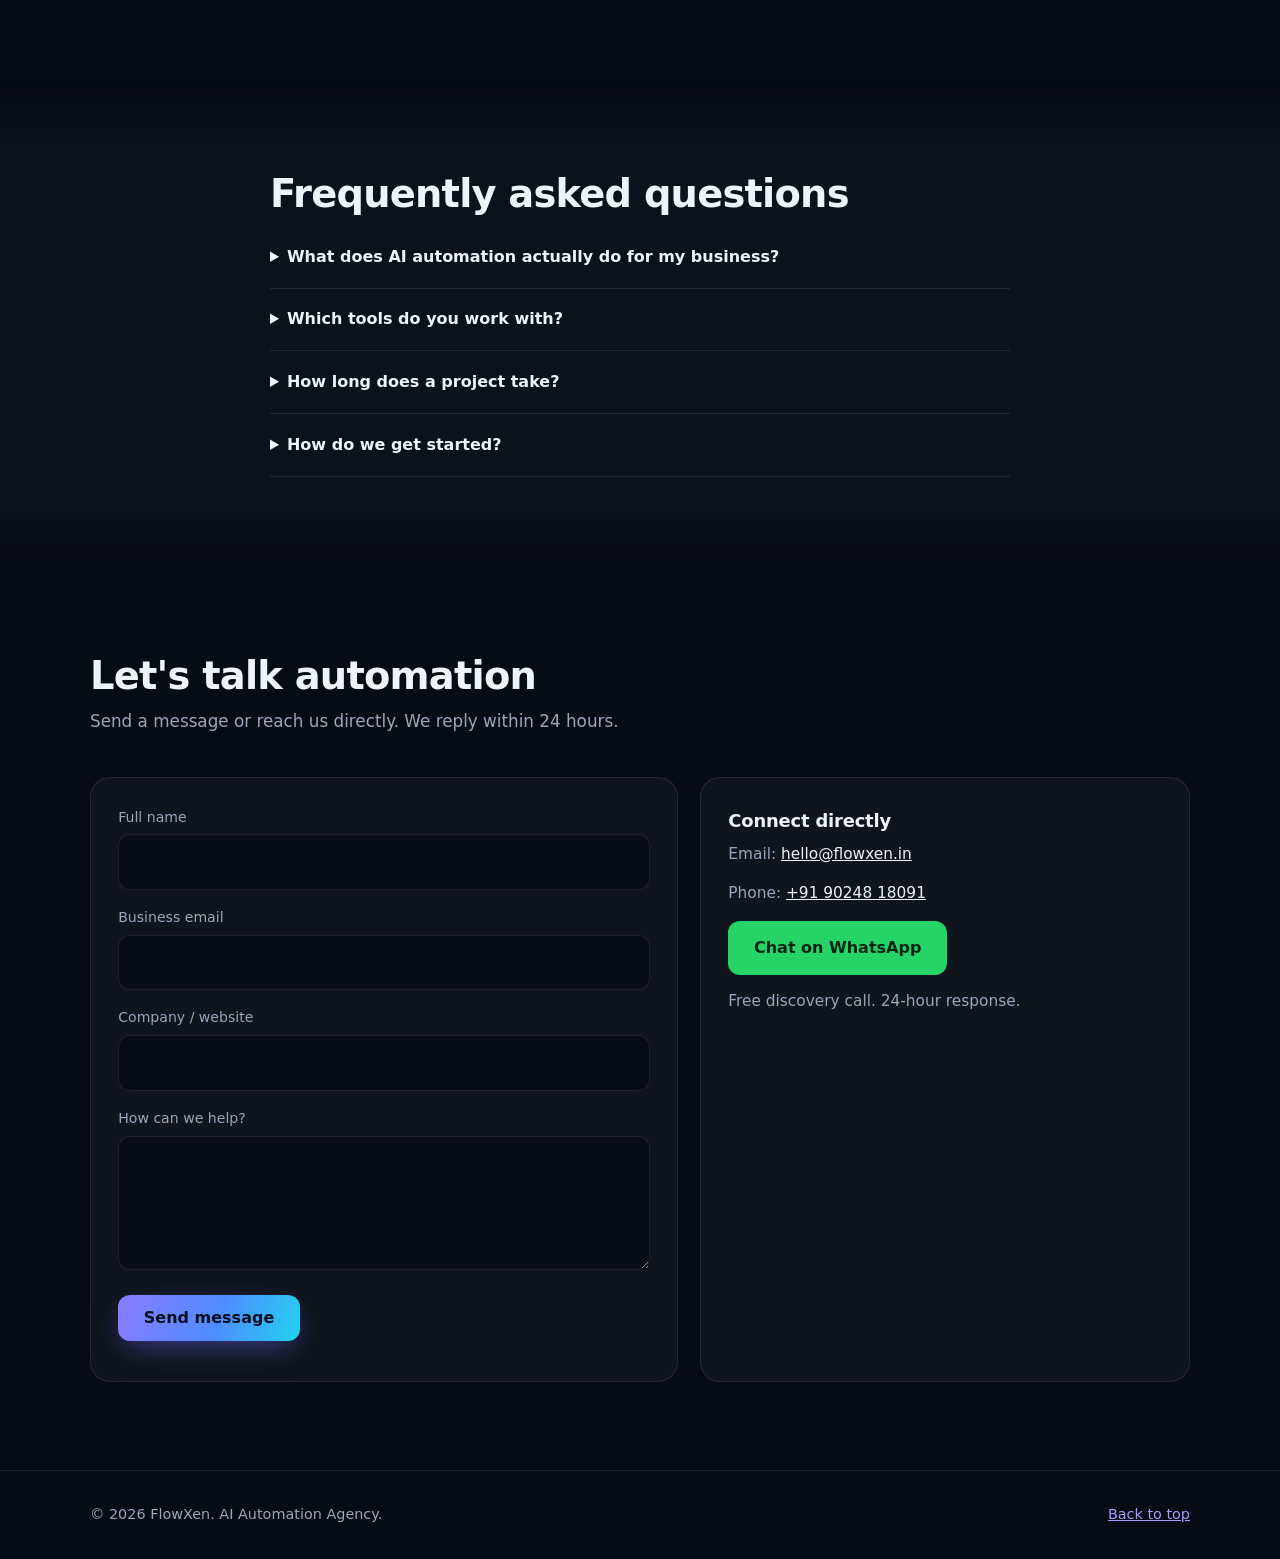
==== commit 03ace721: "Update index.html" ====
--- a/index.html
+++ b/index.html
@@ -63,7 +63,7 @@
   <div class="grid"><article class="card"><svg class="ico" viewBox="0 0 24 24" aria-hidden="true"><rect x="4" y="8" width="16" height="11" rx="2"/><path d="M12 4v4M9 13h.01M15 13h.01"/></svg><h3>AI Automation Solutions</h3><p>Custom n8n, Python and API workflows that connect your whole stack, with no manual glue.</p><span class="tag">Save 100+ hours a month</span></article><article class="card"><svg class="ico" viewBox="0 0 24 24" aria-hidden="true"><path d="M4 12h6l4-6h6M10 12l4 6h6"/></svg><h3>Business Process Automation</h3><p>CRM, WhatsApp, Telegram and email automation for lead follow-up and client nurturing.</p><span class="tag">Higher conversion rates</span></article><article class="card"><svg class="ico" viewBox="0 0 24 24" aria-hidden="true"><path d="M21 12a8 8 0 0 1-11.5 7.2L4 20l1-4.5A8 8 0 1 1 21 12z"/></svg><h3>AI Agents &amp; Chatbots</h3><p>Conversational AI that answers questions, books meetings and supports customers 24/7.</p><span class="tag">Faster response times</span></article><article class="card"><svg class="ico" viewBox="0 0 24 24" aria-hidden="true"><path d="M9 3v5M15 3v5M7 8h10v4a5 5 0 0 1-10 0zM12 17v4"/></svg><h3>API Integrations</h3><p>Reliable sync between CRMs, marketing tools, ERPs and internal dashboards.</p><span class="tag">No more data silos</span></article><article class="card"><svg class="ico" viewBox="0 0 24 24" aria-hidden="true"><path d="M4 20V10M10 20V4M16 20v-7M22 20H2"/></svg><h3>Dashboards &amp; Internal Tools</h3><p>Real-time reporting and simple internal portals to run daily operations.</p><span class="tag">Clear, live numbers</span></article><article class="card"><svg class="ico" viewBox="0 0 24 24" aria-hidden="true"><path d="M21 8l-9-5-9 5v8l9 5 9-5zM3 8l9 5 9-5M12 13v8"/></svg><h3>Ready-to-use AI Tools</h3><p>Plug-and-play tools for content, leads, WhatsApp and forecasting.</p><span class="tag">Launch in days</span></article></div>
   <!-- ===== HVACOPILOT BUTTON START =====
      To HIDE: change <div id="hvac-banner"> to <div hidden id="hvac-banner"> -->
-<div id="hvac-banner">
+<div hidden id="hvac-banner">
   <style>
     #hvac-banner a{display:flex;align-items:center;justify-content:space-between;gap:1.5rem;margin-top:1.2rem;padding:1.6rem 1.7rem;border:1px solid rgba(139,123,255,.45);border-radius:var(--r,16px);background:linear-gradient(120deg,rgba(124,108,255,.14),rgba(34,211,238,.08));text-decoration:none;color:inherit;transition:transform .25s}
     #hvac-banner a:hover{transform:translateY(-3px)}
